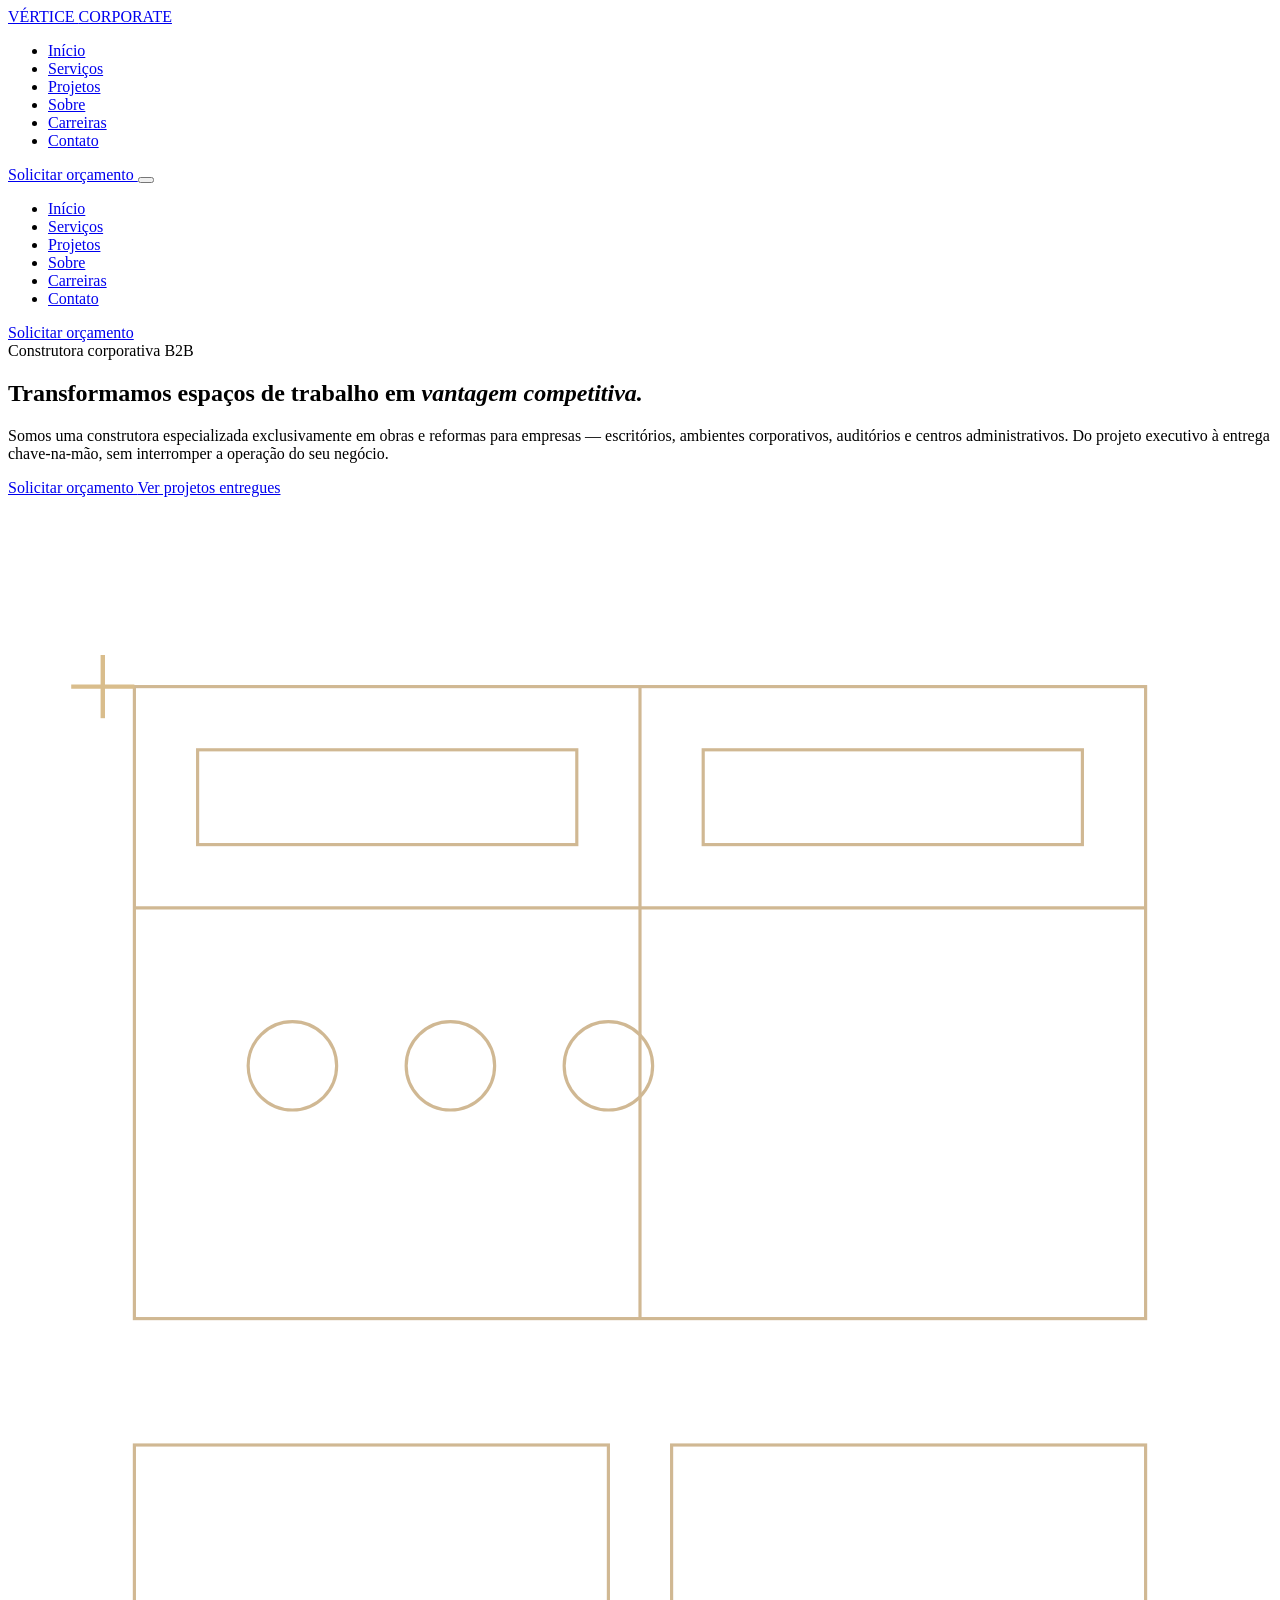
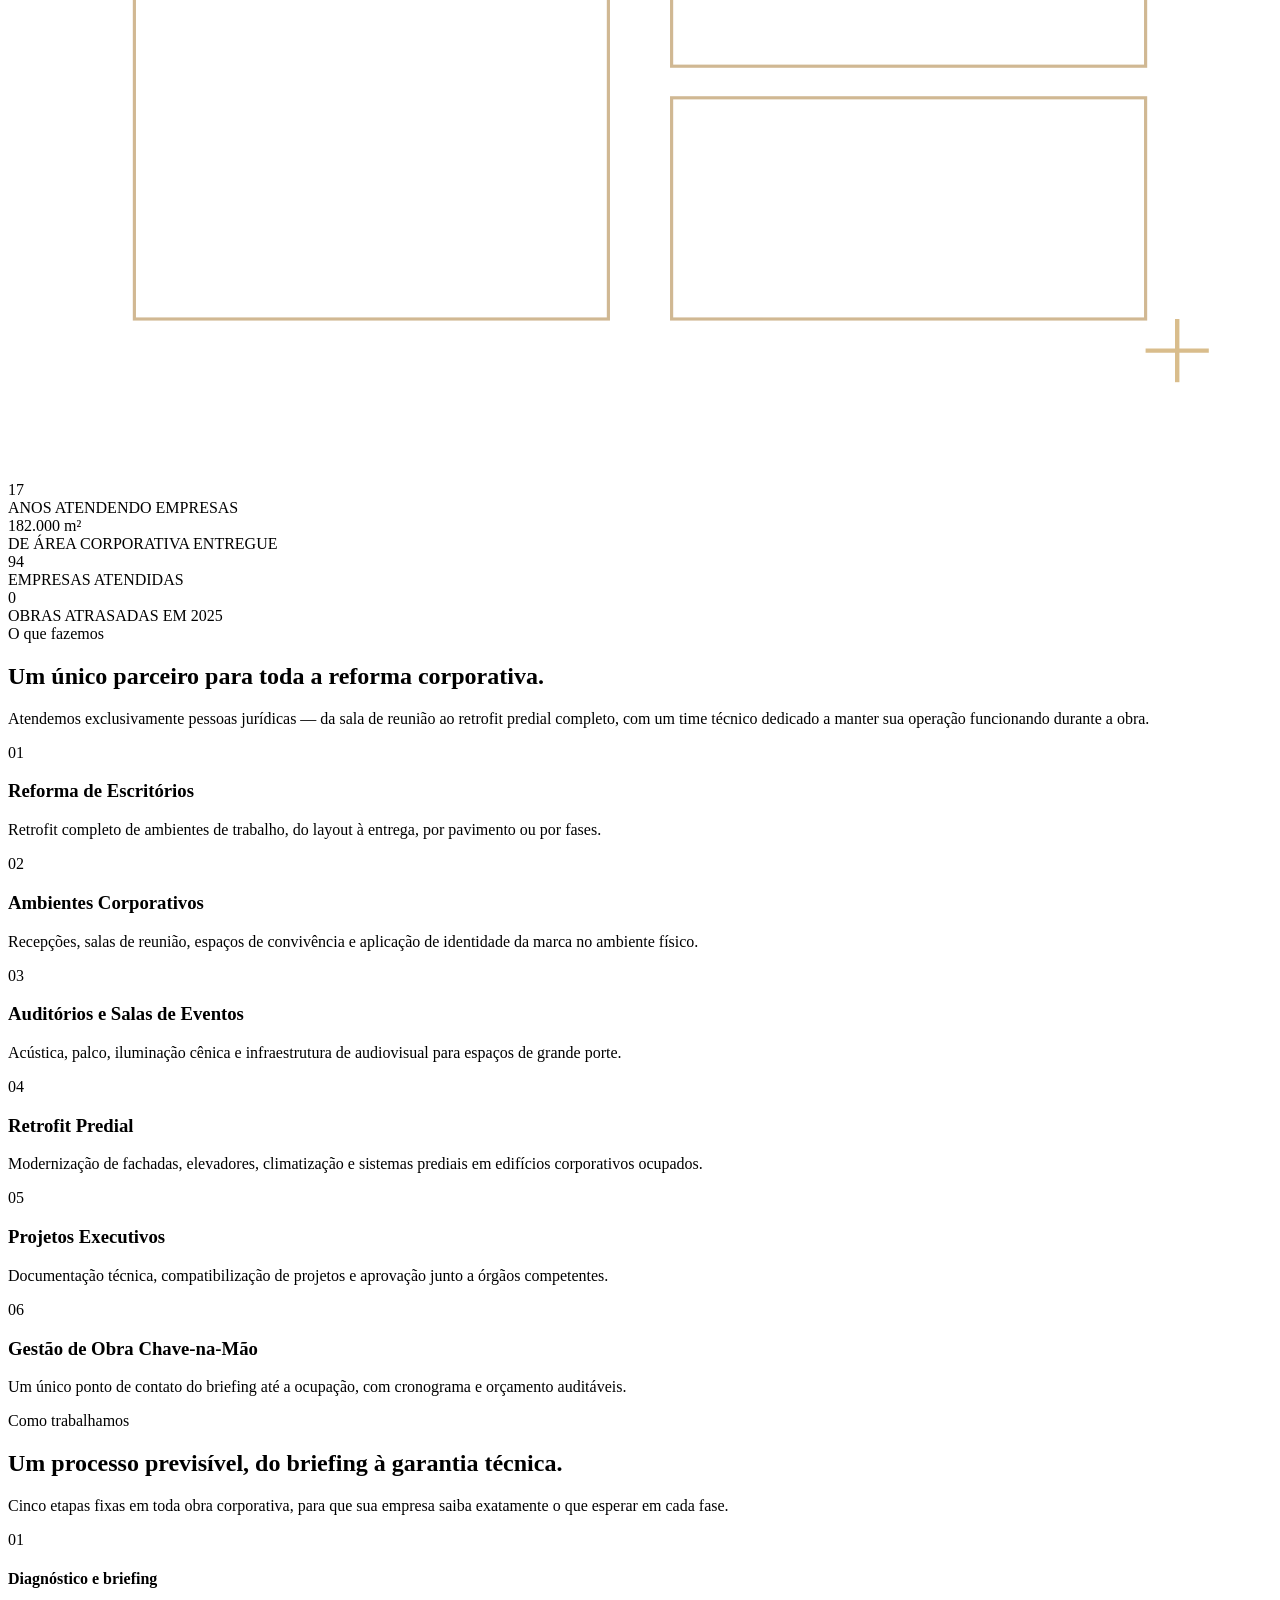
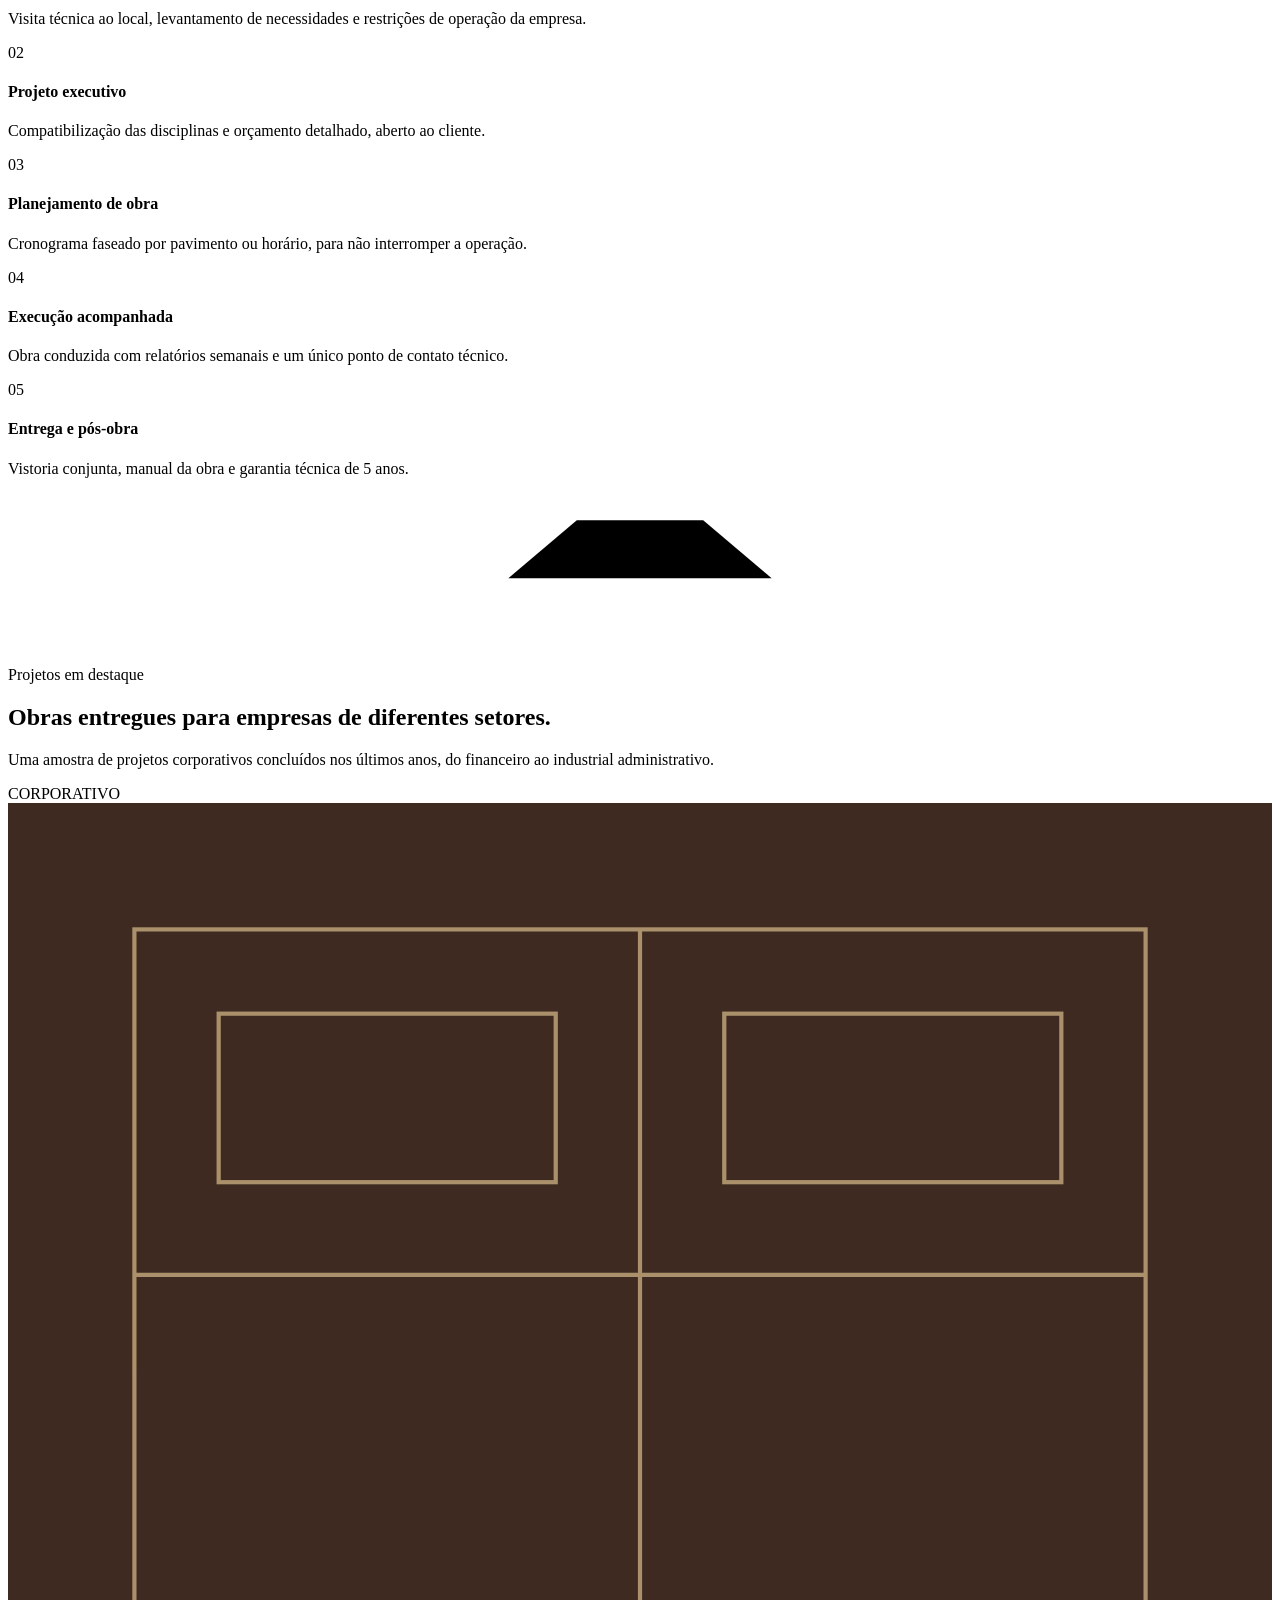
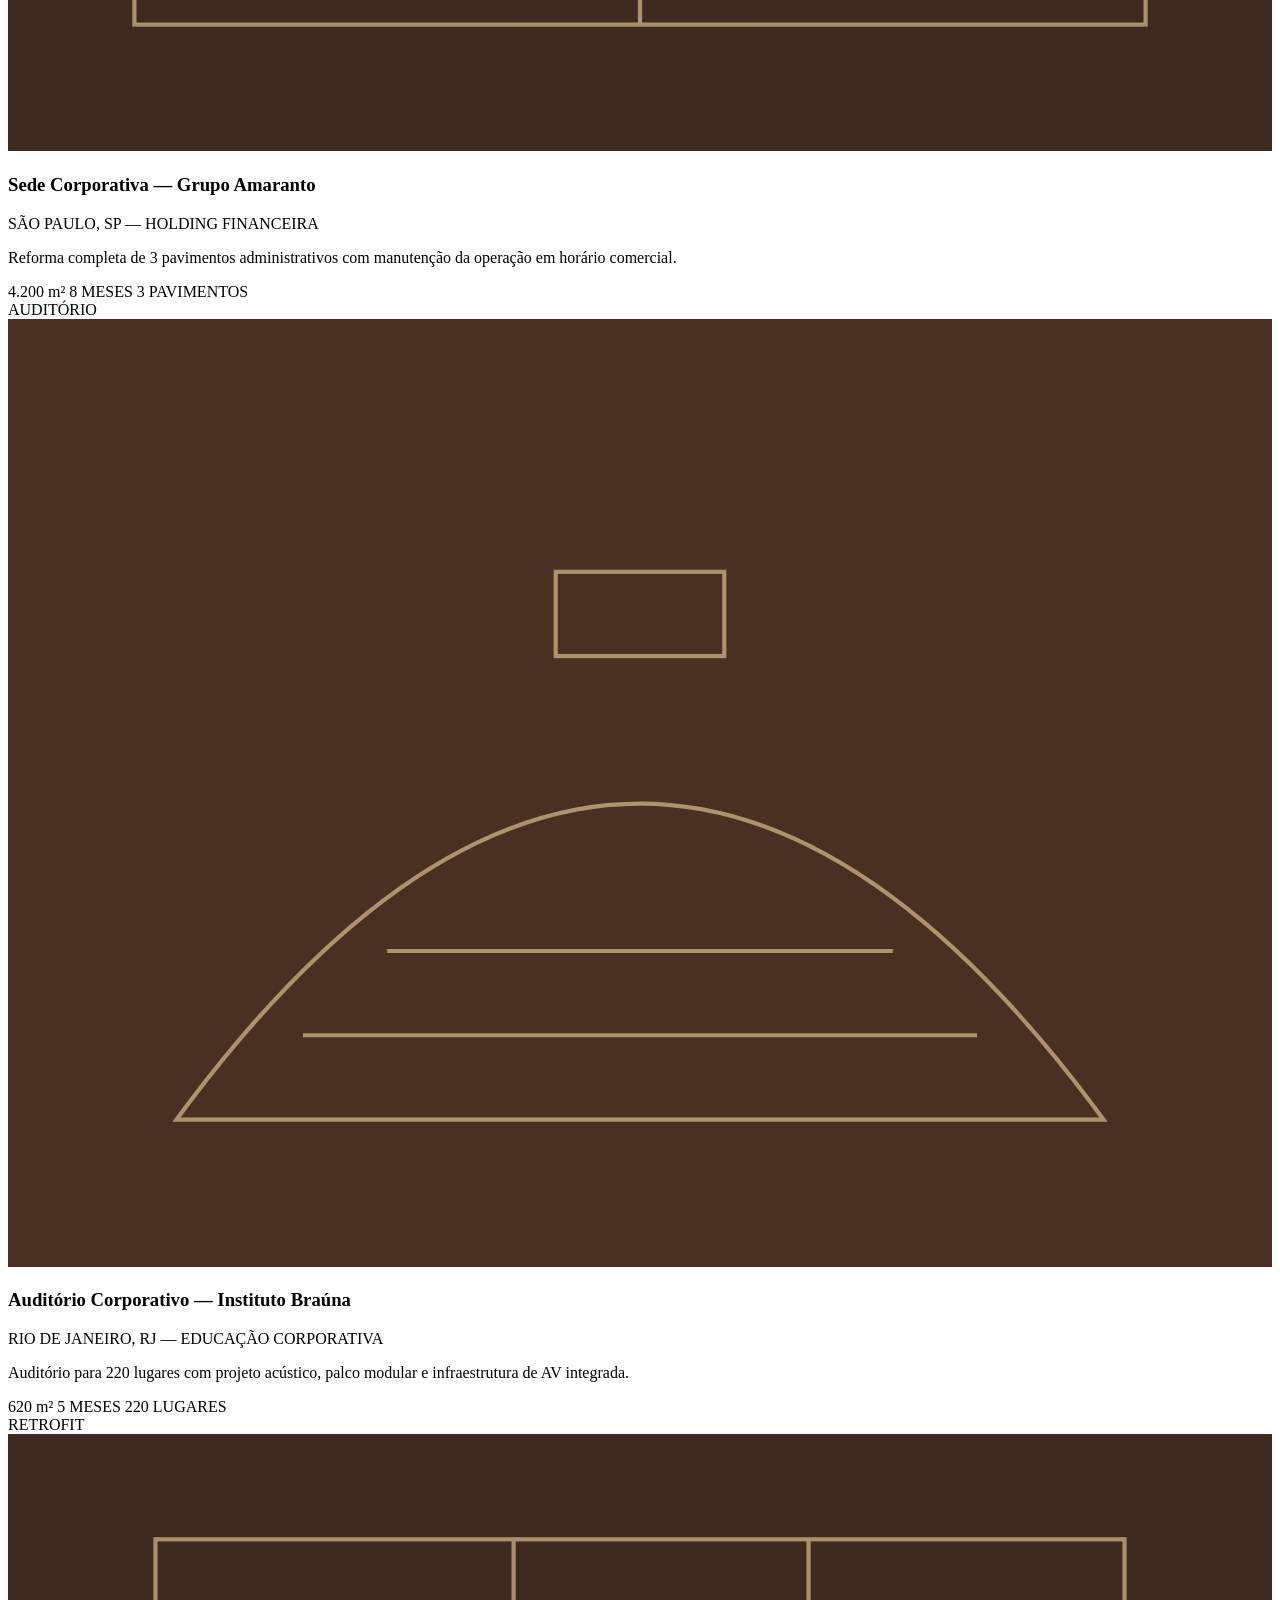
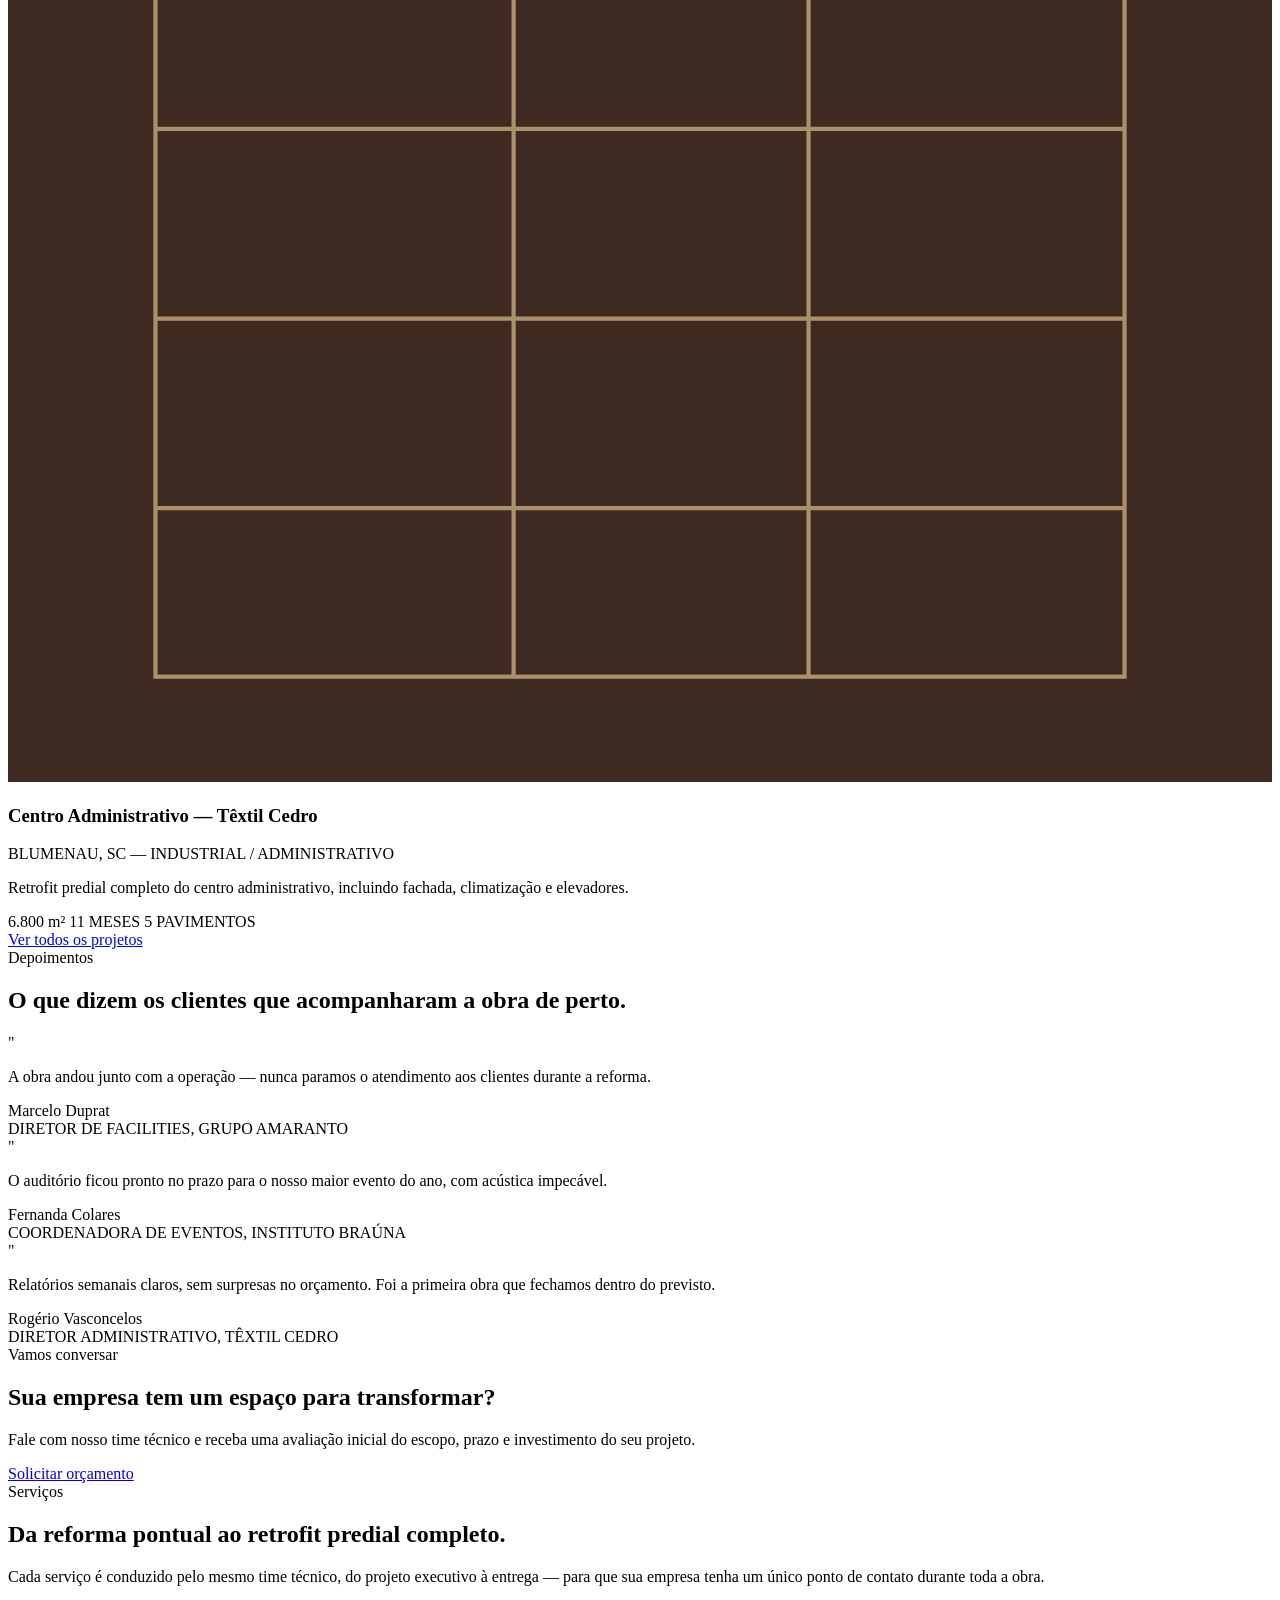
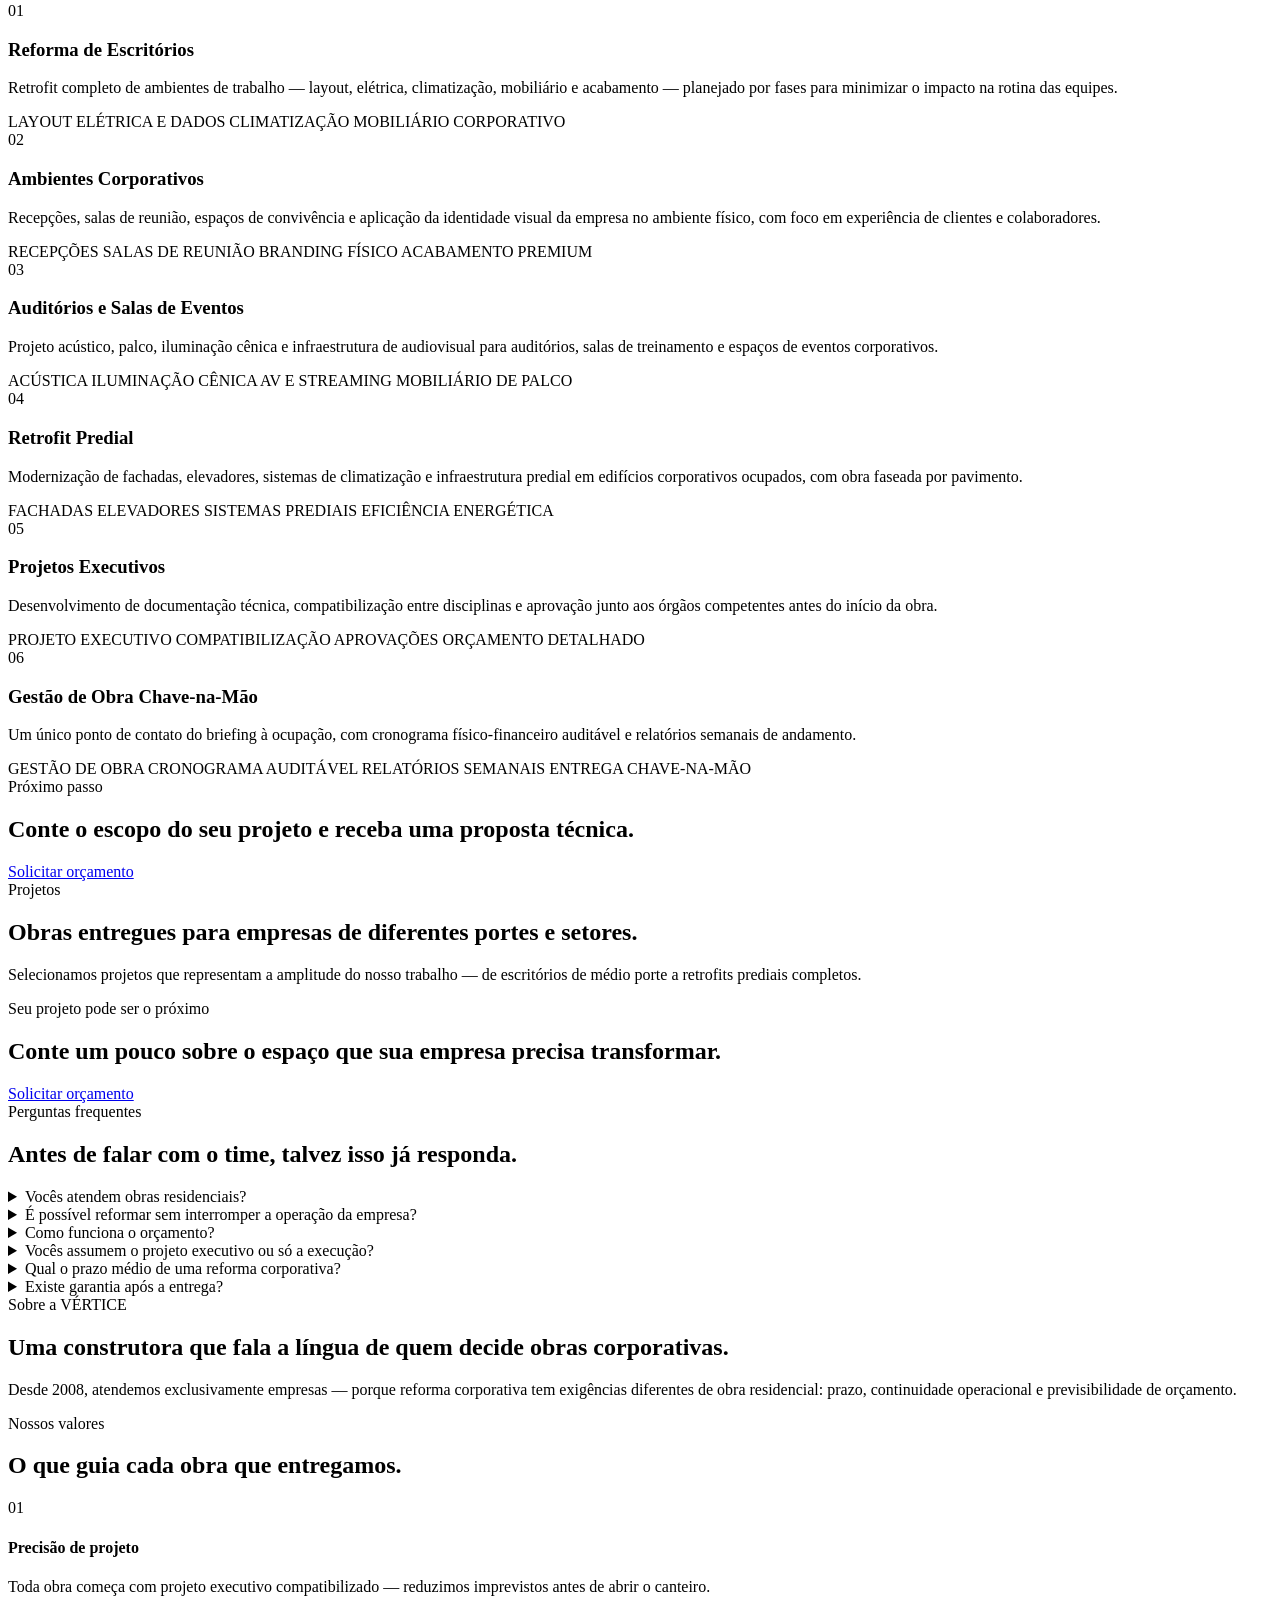
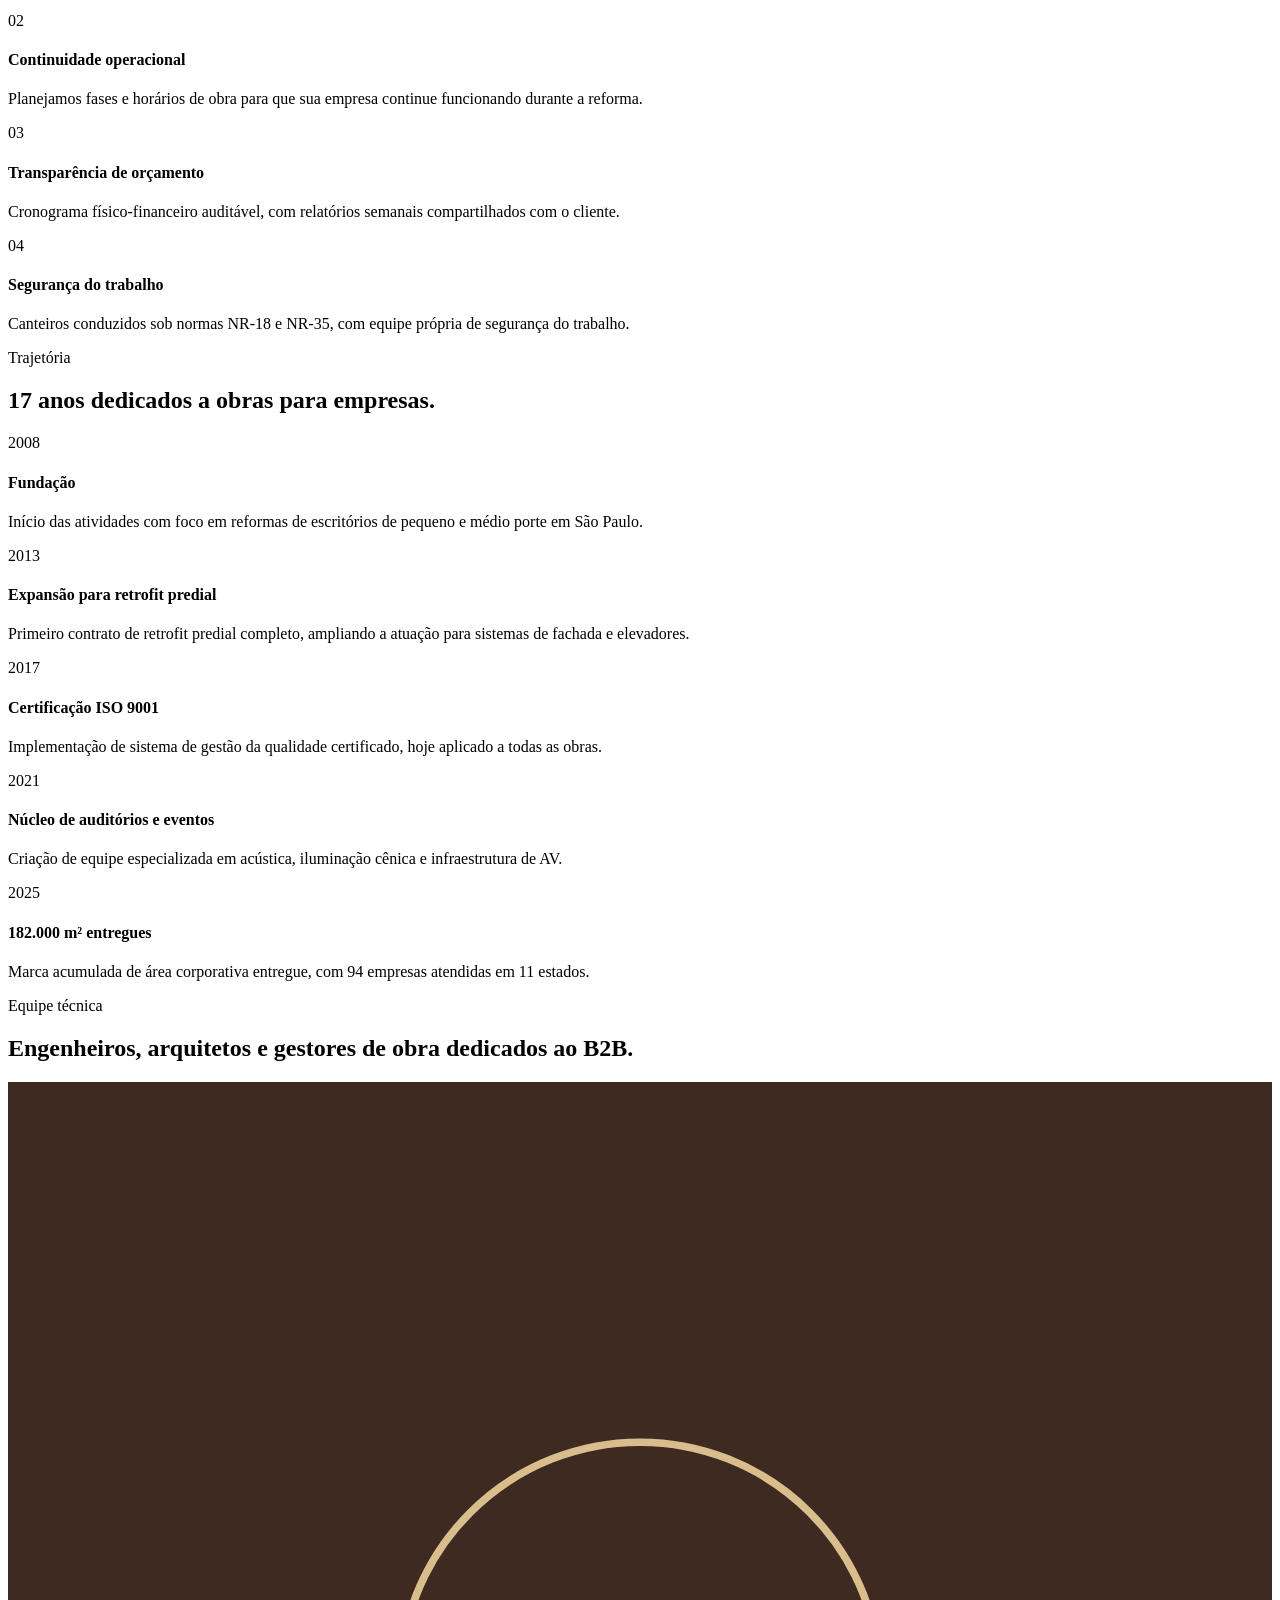
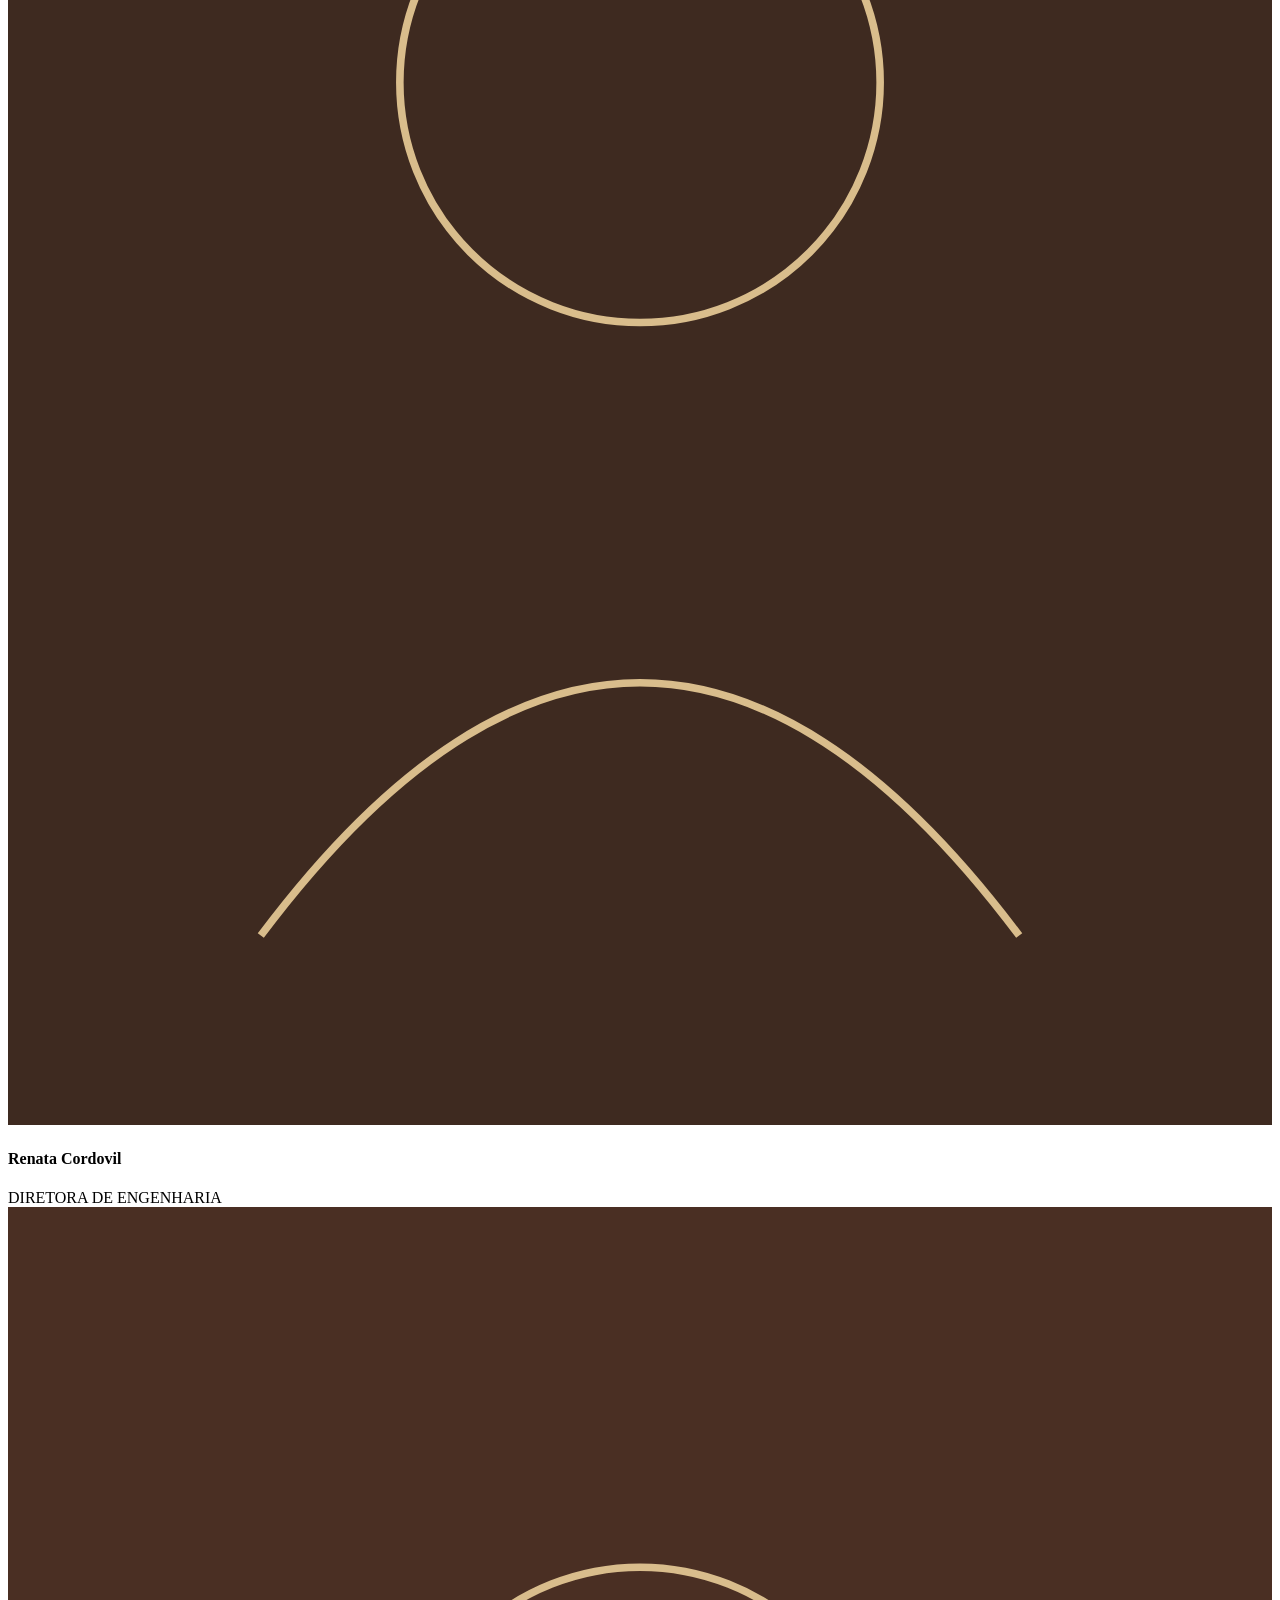
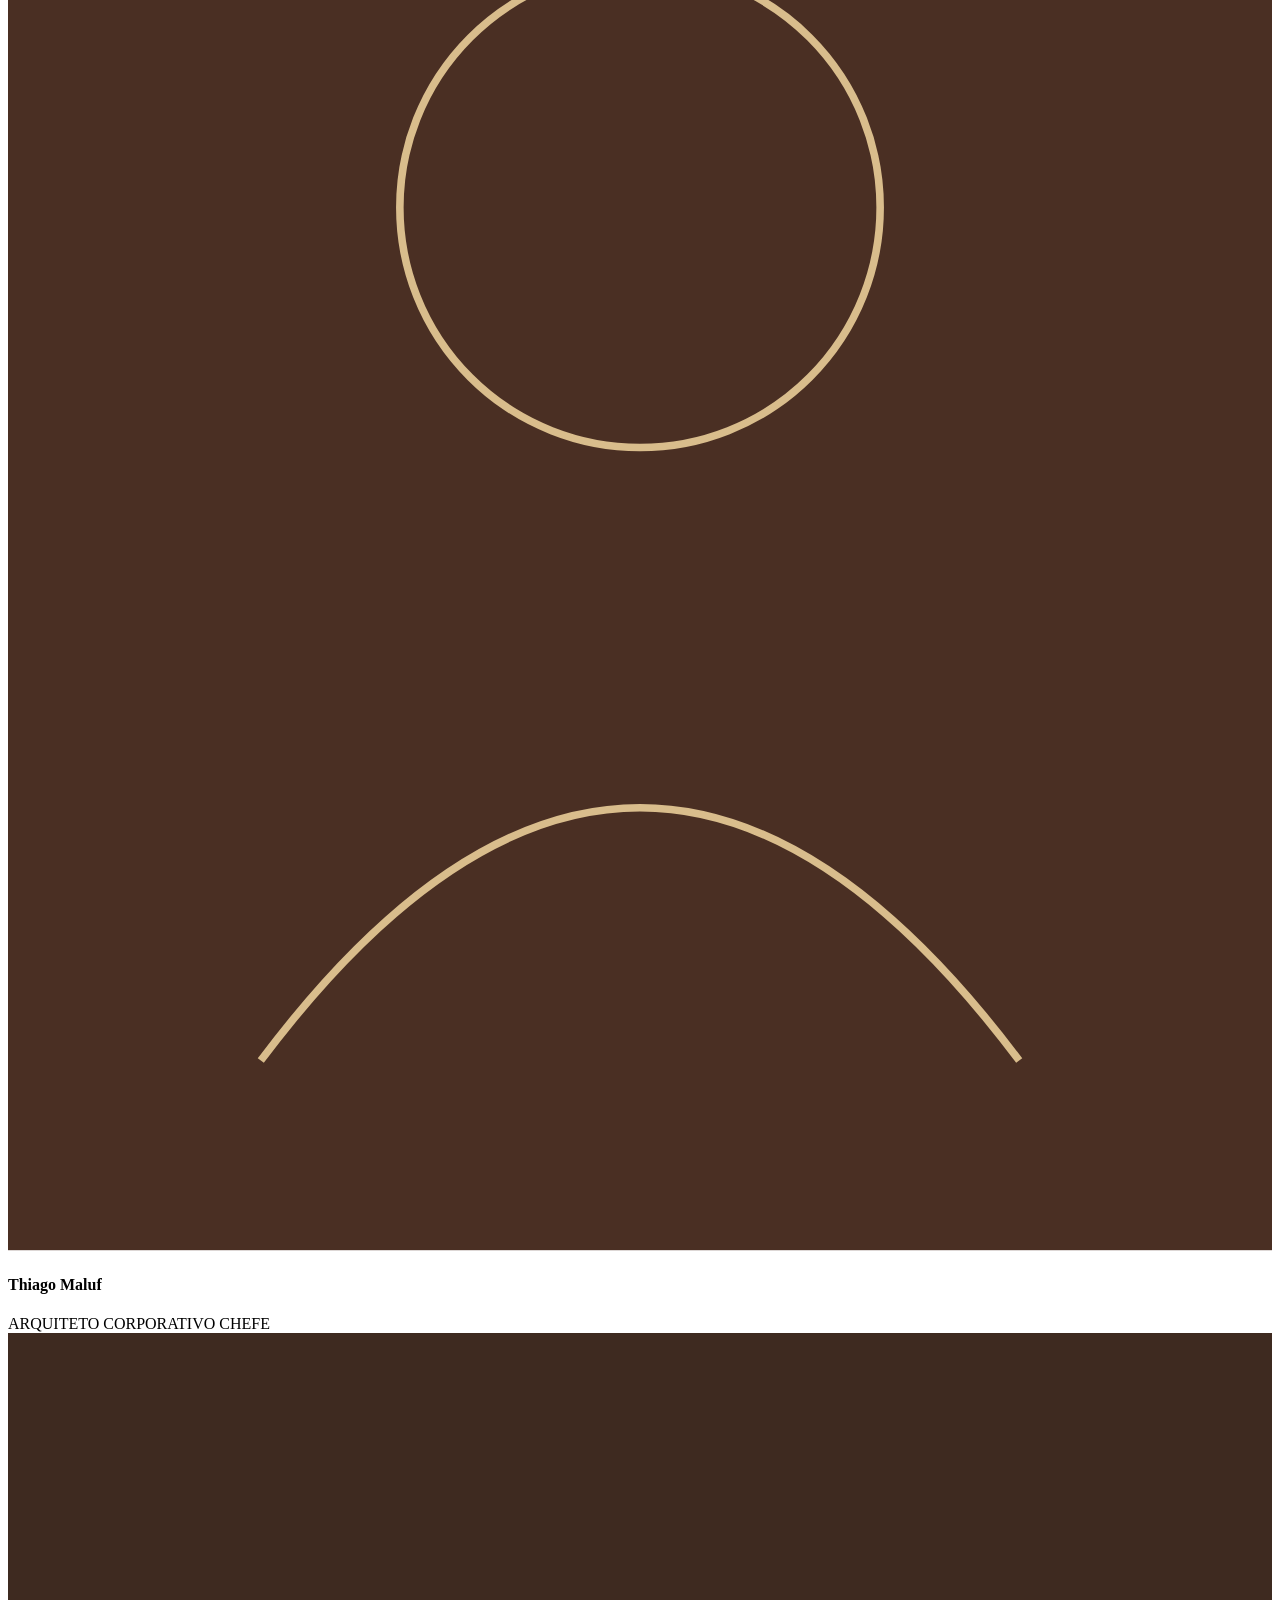
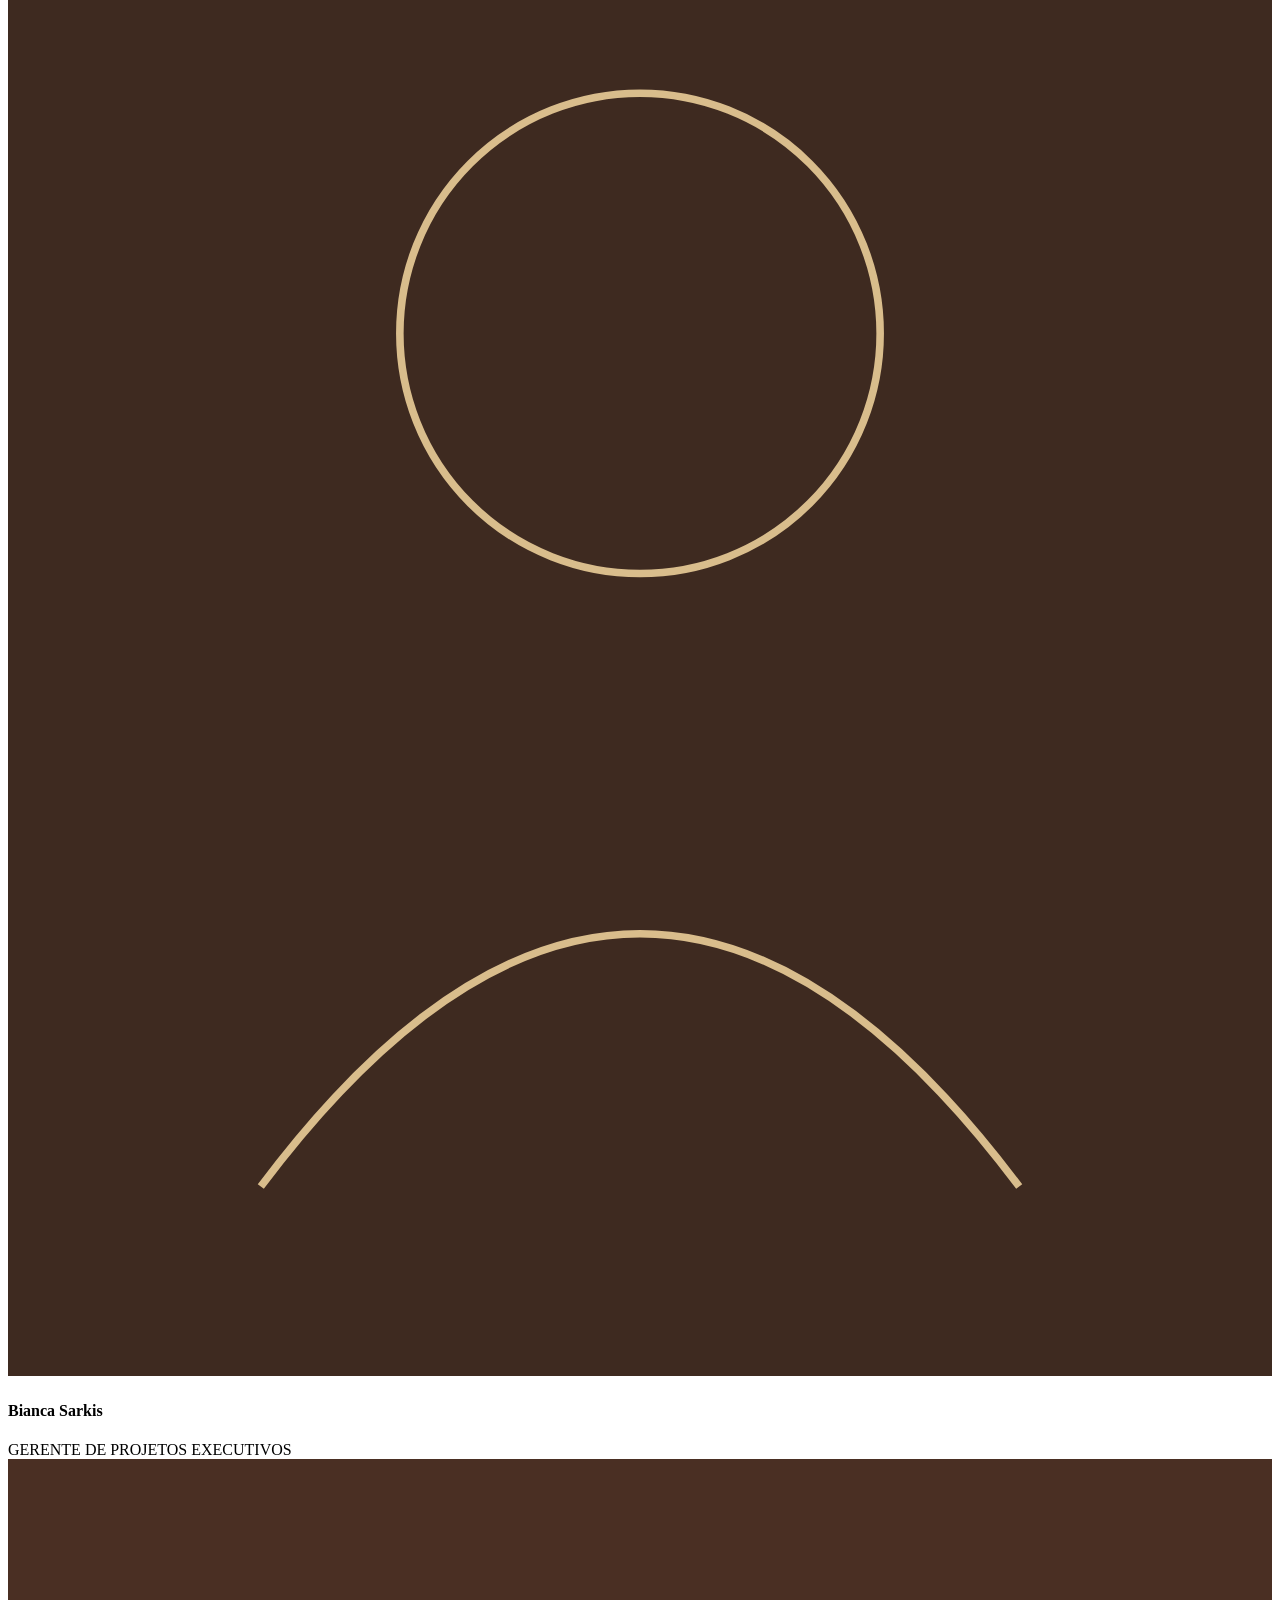
==== chat.html @ c5f3f228 "Create chat.html" ====
<!DOCTYPE html>
<html lang="pt-BR">
<head>
  <meta charset="UTF-8">
  <meta name="viewport" content="width=device-width, initial-scale=1.0">

  <title>VÉRTICE Corporate — Obras e Reformas para Empresas</title>

  <!-- Google Fonts -->
  <link rel="preconnect" href="https://fonts.googleapis.com">
  <link rel="preconnect" href="https://fonts.gstatic.com" crossorigin>

  <link
    href="https://fonts.googleapis.com/css2?family=Fraunces:opsz,wght@9..144,300;9..144,400;9..144,500;9..144,600&family=Inter:wght@400;500;600;700&family=JetBrains+Mono:wght@400;500&display=swap"
    rel="stylesheet"
  >

  <!-- CSS principal -->
  <link rel="stylesheet" href="css/style.css">
</head>

<body>

  <!-- =====================================================
       HEADER
  ====================================================== -->

  <header class="site-header">
    <div class="header-inner">

      <a href="#home" class="logo" data-nav="home">
        VÉRTICE <span>CORPORATE</span>
      </a>

      <nav class="main-nav">
        <ul>
          <li><a href="#home" data-nav="home">Início</a></li>
          <li><a href="#servicos" data-nav="servicos">Serviços</a></li>
          <li><a href="#projetos" data-nav="projetos">Projetos</a></li>
          <li><a href="#sobre" data-nav="sobre">Sobre</a></li>
          <li><a href="#carreiras" data-nav="carreiras">Carreiras</a></li>
          <li><a href="#contato" data-nav="contato">Contato</a></li>
        </ul>
      </nav>

      <a href="#contato" class="btn btn-solid" data-nav="contato">
        Solicitar orçamento
      </a>

      <button
        class="menu-toggle"
        aria-label="Abrir menu"
        aria-expanded="false"
      >
        <span></span>
        <span></span>
        <span></span>
      </button>

    </div>

    <div class="mobile-nav">
      <ul>
        <li><a href="#home" data-nav="home">Início</a></li>
        <li><a href="#servicos" data-nav="servicos">Serviços</a></li>
        <li><a href="#projetos" data-nav="projetos">Projetos</a></li>
        <li><a href="#sobre" data-nav="sobre">Sobre</a></li>
        <li><a href="#carreiras" data-nav="carreiras">Carreiras</a></li>
        <li><a href="#contato" data-nav="contato">Contato</a></li>
      </ul>

      <a href="#contato" class="btn btn-solid" data-nav="contato">
        Solicitar orçamento
      </a>
    </div>
  </header>


  <!-- =====================================================
       CONTEÚDO PRINCIPAL
  ====================================================== -->

  <main>

    <!-- ===================== HOME ===================== -->

    <section id="page-home" class="page active">

      <div class="hero">
        <div class="wrap">

          <div class="hero-grid">

            <div>
              <span class="eyebrow">
                Construtora corporativa B2B
              </span>

              <h1>
                Transformamos espaços de trabalho em
                <em>vantagem competitiva.</em>
              </h1>

              <p class="lead">
                Somos uma construtora especializada exclusivamente em obras
                e reformas para empresas — escritórios, ambientes corporativos,
                auditórios e centros administrativos. Do projeto executivo à
                entrega chave-na-mão, sem interromper a operação do seu negócio.
              </p>

              <div class="hero-cta">
                <a href="#contato" class="btn btn-solid" data-nav="contato">
                  Solicitar orçamento
                </a>

                <a href="#projetos" class="btn" data-nav="projetos">
                  Ver projetos entregues
                </a>
              </div>
            </div>

            <div class="hero-art">
              <div class="frame"></div>

              <svg viewBox="0 0 400 500" xmlns="http://www.w3.org/2000/svg">
                <rect width="400" height="500" fill="none"/>

                <g stroke="#B8935A" stroke-width="1" opacity="0.65" fill="none">
                  <rect x="40" y="60" width="320" height="200"/>
                  <line x1="40" y1="130" x2="360" y2="130"/>
                  <line x1="200" y1="60" x2="200" y2="260"/>
                  <rect x="60" y="80" width="120" height="30"/>
                  <rect x="220" y="80" width="120" height="30"/>
                  <circle cx="90" cy="180" r="14"/>
                  <circle cx="140" cy="180" r="14"/>
                  <circle cx="190" cy="180" r="14"/>
                  <rect x="40" y="300" width="150" height="150"/>
                  <rect x="210" y="300" width="150" height="70"/>
                  <rect x="210" y="380" width="150" height="70"/>
                </g>

                <g stroke="#D9BD8C" stroke-width="1.4">
                  <line x1="30" y1="50" x2="30" y2="70"/>
                  <line x1="20" y1="60" x2="40" y2="60"/>
                  <line x1="370" y1="450" x2="370" y2="470"/>
                  <line x1="360" y1="460" x2="380" y2="460"/>
                </g>
              </svg>
            </div>

          </div>
        </div>

        <div class="stats-strip">
          <div class="wrap">

            <div class="stat">
              <div class="num mono">17</div>
              <div class="lbl">ANOS ATENDENDO EMPRESAS</div>
            </div>

            <div class="stat">
              <div class="num mono">182.000 m²</div>
              <div class="lbl">DE ÁREA CORPORATIVA ENTREGUE</div>
            </div>

            <div class="stat">
              <div class="num mono">94</div>
              <div class="lbl">EMPRESAS ATENDIDAS</div>
            </div>

            <div class="stat">
              <div class="num mono">0</div>
              <div class="lbl">OBRAS ATRASADAS EM 2025</div>
            </div>

          </div>
        </div>
      </div>


      <!-- ================= SERVIÇOS RESUMIDOS ================= -->

      <section class="section-paper">

        <div class="wrap">

          <div class="section-head reveal">
            <span class="eyebrow">O que fazemos</span>

            <h2>
              Um único parceiro para toda a reforma corporativa.
            </h2>

            <p>
              Atendemos exclusivamente pessoas jurídicas — da sala de reunião
              ao retrofit predial completo, com um time técnico dedicado a
              manter sua operação funcionando durante a obra.
            </p>
          </div>

          <div class="services-grid reveal">

            <div class="service-card">
              <div class="service-num mono">01</div>
              <h3>Reforma de Escritórios</h3>
              <p>
                Retrofit completo de ambientes de trabalho, do layout à
                entrega, por pavimento ou por fases.
              </p>
            </div>

            <div class="service-card">
              <div class="service-num mono">02</div>
              <h3>Ambientes Corporativos</h3>
              <p>
                Recepções, salas de reunião, espaços de convivência e
                aplicação de identidade da marca no ambiente físico.
              </p>
            </div>

            <div class="service-card">
              <div class="service-num mono">03</div>
              <h3>Auditórios e Salas de Eventos</h3>
              <p>
                Acústica, palco, iluminação cênica e infraestrutura de
                audiovisual para espaços de grande porte.
              </p>
            </div>

            <div class="service-card">
              <div class="service-num mono">04</div>
              <h3>Retrofit Predial</h3>
              <p>
                Modernização de fachadas, elevadores, climatização e sistemas
                prediais em edifícios corporativos ocupados.
              </p>
            </div>

            <div class="service-card">
              <div class="service-num mono">05</div>
              <h3>Projetos Executivos</h3>
              <p>
                Documentação técnica, compatibilização de projetos e aprovação
                junto a órgãos competentes.
              </p>
            </div>

            <div class="service-card">
              <div class="service-num mono">06</div>
              <h3>Gestão de Obra Chave-na-Mão</h3>
              <p>
                Um único ponto de contato do briefing até a ocupação,
                com cronograma e orçamento auditáveis.
              </p>
            </div>

          </div>

        </div>

      </section>


      <!-- ================= PROCESSO ================= -->

      <section class="section-paper2">

        <div class="wrap">

          <div class="section-head reveal">
            <span class="eyebrow">Como trabalhamos</span>

            <h2>
              Um processo previsível, do briefing à garantia técnica.
            </h2>

            <p>
              Cinco etapas fixas em toda obra corporativa, para que sua empresa
              saiba exatamente o que esperar em cada fase.
            </p>
          </div>

          <div class="process-row reveal">

            <div class="process-item">
              <div class="pnum">01</div>
              <h4>Diagnóstico e briefing</h4>
              <p>
                Visita técnica ao local, levantamento de necessidades e
                restrições de operação da empresa.
              </p>
            </div>

            <div class="process-item">
              <div class="pnum">02</div>
              <h4>Projeto executivo</h4>
              <p>
                Compatibilização das disciplinas e orçamento detalhado,
                aberto ao cliente.
              </p>
            </div>

            <div class="process-item">
              <div class="pnum">03</div>
              <h4>Planejamento de obra</h4>
              <p>
                Cronograma faseado por pavimento ou horário, para não
                interromper a operação.
              </p>
            </div>

            <div class="process-item">
              <div class="pnum">04</div>
              <h4>Execução acompanhada</h4>
              <p>
                Obra conduzida com relatórios semanais e um único ponto
                de contato técnico.
              </p>
            </div>

            <div class="process-item">
              <div class="pnum">05</div>
              <h4>Entrega e pós-obra</h4>
              <p>
                Vistoria conjunta, manual da obra e garantia técnica de 5 anos.
              </p>
            </div>

          </div>

        </div>

      </section>


      <!-- ================= DIVISOR ================= -->

      <div class="divider section-paper">
        <svg viewBox="0 0 240 32">
          <line x1="0" y1="16" x2="95" y2="16"/>
          <path d="M95,16 L108,5 H132 L145,16"/>
          <line x1="145" y1="16" x2="240" y2="16"/>
        </svg>
      </div>


      <!-- ================= PROJETOS HOME ================= -->

      <section class="section-paper2">

        <div class="wrap">

          <div class="section-head reveal">
            <span class="eyebrow">Projetos em destaque</span>

            <h2>
              Obras entregues para empresas de diferentes setores.
            </h2>

            <p>
              Uma amostra de projetos corporativos concluídos nos últimos anos,
              do financeiro ao industrial administrativo.
            </p>
          </div>

          <div class="projects-grid reveal">

            <!-- Projeto 1 -->
            <div class="project-card">

              <div class="crop-card">
                <div class="project-thumb">

                  <span class="project-tag mono">
                    CORPORATIVO
                  </span>

                  <svg viewBox="0 0 300 225" xmlns="http://www.w3.org/2000/svg">

                    <rect width="300" height="225" fill="#3E2A20"/>

                    <g
                      stroke="#D9BD8C"
                      stroke-width="1"
                      fill="none"
                      opacity="0.7"
                    >
                      <rect x="30" y="30" width="240" height="165"/>
                      <line x1="150" y1="30" x2="150" y2="195"/>
                      <line x1="30" y1="112" x2="270" y2="112"/>
                      <rect x="50" y="50" width="80" height="40"/>
                      <rect x="170" y="50" width="80" height="40"/>
                    </g>

                  </svg>

                </div>
              </div>

              <div class="project-meta">

                <h3>
                  Sede Corporativa — Grupo Amaranto
                </h3>

                <div class="loc mono">
                  SÃO PAULO, SP — HOLDING FINANCEIRA
                </div>

                <p>
                  Reforma completa de 3 pavimentos administrativos com
                  manutenção da operação em horário comercial.
                </p>

                <div class="project-specs">
                  <span>4.200 m²</span>
                  <span>8 MESES</span>
                  <span>3 PAVIMENTOS</span>
                </div>

              </div>

            </div>


            <!-- Projeto 2 -->
            <div class="project-card">

              <div class="crop-card">
                <div class="project-thumb">

                  <span class="project-tag mono">
                    AUDITÓRIO
                  </span>

                  <svg viewBox="0 0 300 225" xmlns="http://www.w3.org/2000/svg">

                    <rect width="300" height="225" fill="#4A2F23"/>

                    <g
                      stroke="#D9BD8C"
                      stroke-width="1"
                      fill="none"
                      opacity="0.7"
                    >
                      <path d="M40,190 Q150,40 260,190 Z"/>
                      <line x1="90" y1="150" x2="210" y2="150"/>
                      <line x1="70" y1="170" x2="230" y2="170"/>
                      <rect x="130" y="60" width="40" height="20"/>
                    </g>

                  </svg>

                </div>
              </div>

              <div class="project-meta">

                <h3>
                  Auditório Corporativo — Instituto Braúna
                </h3>

                <div class="loc mono">
                  RIO DE JANEIRO, RJ — EDUCAÇÃO CORPORATIVA
                </div>

                <p>
                  Auditório para 220 lugares com projeto acústico,
                  palco modular e infraestrutura de AV integrada.
                </p>

                <div class="project-specs">
                  <span>620 m²</span>
                  <span>5 MESES</span>
                  <span>220 LUGARES</span>
                </div>

              </div>

            </div>


            <!-- Projeto 3 -->
            <div class="project-card">

              <div class="crop-card">
                <div class="project-thumb">

                  <span class="project-tag mono">
                    RETROFIT
                  </span>

                  <svg viewBox="0 0 300 225" xmlns="http://www.w3.org/2000/svg">

                    <rect width="300" height="225" fill="#3E2A20"/>

                    <g
                      stroke="#D9BD8C"
                      stroke-width="1"
                      fill="none"
                      opacity="0.7"
                    >
                      <rect x="35" y="25" width="230" height="175"/>
                      <line x1="35" y1="70" x2="265" y2="70"/>
                      <line x1="35" y1="115" x2="265" y2="115"/>
                      <line x1="35" y1="160" x2="265" y2="160"/>
                      <line x1="120" y1="25" x2="120" y2="200"/>
                      <line x1="190" y1="25" x2="190" y2="200"/>
                    </g>

                  </svg>

                </div>
              </div>

              <div class="project-meta">

                <h3>
                  Centro Administrativo — Têxtil Cedro
                </h3>

                <div class="loc mono">
                  BLUMENAU, SC — INDUSTRIAL / ADMINISTRATIVO
                </div>

                <p>
                  Retrofit predial completo do centro administrativo,
                  incluindo fachada, climatização e elevadores.
                </p>

                <div class="project-specs">
                  <span>6.800 m²</span>
                  <span>11 MESES</span>
                  <span>5 PAVIMENTOS</span>
                </div>

              </div>

            </div>

          </div>

          <div class="project-action">
            <a href="#projetos" class="btn" data-nav="projetos">
              Ver todos os projetos
            </a>
          </div>

        </div>

      </section>


      <!-- ================= DEPOIMENTOS ================= -->

      <section class="section-dark">

        <div class="wrap">

          <div class="section-head reveal">
            <span class="eyebrow">Depoimentos</span>

            <h2>
              O que dizem os clientes que acompanharam a obra de perto.
            </h2>
          </div>

          <div class="testi-grid reveal">

            <div class="testi-card">
              <span class="testi-quote-mark">"</span>

              <p class="quote">
                A obra andou junto com a operação — nunca paramos o atendimento
                aos clientes durante a reforma.
              </p>

              <div class="testi-author">
                <div class="name">Marcelo Duprat</div>
                <div class="role mono">
                  DIRETOR DE FACILITIES, GRUPO AMARANTO
                </div>
              </div>
            </div>

            <div class="testi-card">
              <span class="testi-quote-mark">"</span>

              <p class="quote">
                O auditório ficou pronto no prazo para o nosso maior evento
                do ano, com acústica impecável.
              </p>

              <div class="testi-author">
                <div class="name">Fernanda Colares</div>
                <div class="role mono">
                  COORDENADORA DE EVENTOS, INSTITUTO BRAÚNA
                </div>
              </div>
            </div>

            <div class="testi-card">
              <span class="testi-quote-mark">"</span>

              <p class="quote">
                Relatórios semanais claros, sem surpresas no orçamento.
                Foi a primeira obra que fechamos dentro do previsto.
              </p>

              <div class="testi-author">
                <div class="name">Rogério Vasconcelos</div>
                <div class="role mono">
                  DIRETOR ADMINISTRATIVO, TÊXTIL CEDRO
                </div>
              </div>
            </div>

          </div>

        </div>

      </section>


      <!-- ================= CTA ================= -->

      <section class="cta-band">

        <div class="wrap reveal">

          <span class="eyebrow eyebrow-center">
            Vamos conversar
          </span>

          <h2>
            Sua empresa tem um espaço para transformar?
          </h2>

          <p>
            Fale com nosso time técnico e receba uma avaliação inicial
            do escopo, prazo e investimento do seu projeto.
          </p>

          <div class="hero-cta">
            <a href="#contato" class="btn btn-solid" data-nav="contato">
              Solicitar orçamento
            </a>
          </div>

        </div>

      </section>

    </section>


    <!-- =====================================================
         SERVIÇOS
    ====================================================== -->

    <section id="page-servicos" class="page">

      <div class="about-hero">

        <div class="wrap reveal">

          <span class="eyebrow">Serviços</span>

          <h1>
            Da reforma pontual ao retrofit predial completo.
          </h1>

          <p class="lead hero-page-lead">
            Cada serviço é conduzido pelo mesmo time técnico, do projeto
            executivo à entrega — para que sua empresa tenha um único
            ponto de contato durante toda a obra.
          </p>

        </div>

      </div>


      <section class="section-paper">

        <div class="wrap">

          <div class="service-detail reveal">
            <div class="num">01</div>

            <div>
              <h3>Reforma de Escritórios</h3>

              <p>
                Retrofit completo de ambientes de trabalho — layout, elétrica,
                climatização, mobiliário e acabamento — planejado por fases
                para minimizar o impacto na rotina das equipes.
              </p>

              <div class="tags">
                <span>LAYOUT</span>
                <span>ELÉTRICA E DADOS</span>
                <span>CLIMATIZAÇÃO</span>
                <span>MOBILIÁRIO CORPORATIVO</span>
              </div>
            </div>
          </div>


          <div class="service-detail reveal">
            <div class="num">02</div>

            <div>
              <h3>Ambientes Corporativos</h3>

              <p>
                Recepções, salas de reunião, espaços de convivência e aplicação
                da identidade visual da empresa no ambiente físico, com foco
                em experiência de clientes e colaboradores.
              </p>

              <div class="tags">
                <span>RECEPÇÕES</span>
                <span>SALAS DE REUNIÃO</span>
                <span>BRANDING FÍSICO</span>
                <span>ACABAMENTO PREMIUM</span>
              </div>
            </div>
          </div>


          <div class="service-detail reveal">
            <div class="num">03</div>

            <div>
              <h3>Auditórios e Salas de Eventos</h3>

              <p>
                Projeto acústico, palco, iluminação cênica e infraestrutura
                de audiovisual para auditórios, salas de treinamento
                e espaços de eventos corporativos.
              </p>

              <div class="tags">
                <span>ACÚSTICA</span>
                <span>ILUMINAÇÃO CÊNICA</span>
                <span>AV E STREAMING</span>
                <span>MOBILIÁRIO DE PALCO</span>
              </div>
            </div>
          </div>


          <div class="service-detail reveal">
            <div class="num">04</div>

            <div>
              <h3>Retrofit Predial</h3>

              <p>
                Modernização de fachadas, elevadores, sistemas de climatização
                e infraestrutura predial em edifícios corporativos ocupados,
                com obra faseada por pavimento.
              </p>

              <div class="tags">
                <span>FACHADAS</span>
                <span>ELEVADORES</span>
                <span>SISTEMAS PREDIAIS</span>
                <span>EFICIÊNCIA ENERGÉTICA</span>
              </div>
            </div>
          </div>


          <div class="service-detail reveal">
            <div class="num">05</div>

            <div>
              <h3>Projetos Executivos</h3>

              <p>
                Desenvolvimento de documentação técnica, compatibilização
                entre disciplinas e aprovação junto aos órgãos competentes
                antes do início da obra.
              </p>

              <div class="tags">
                <span>PROJETO EXECUTIVO</span>
                <span>COMPATIBILIZAÇÃO</span>
                <span>APROVAÇÕES</span>
                <span>ORÇAMENTO DETALHADO</span>
              </div>
            </div>
          </div>


          <div class="service-detail reveal">
            <div class="num">06</div>

            <div>
              <h3>Gestão de Obra Chave-na-Mão</h3>

              <p>
                Um único ponto de contato do briefing à ocupação, com
                cronograma físico-financeiro auditável e relatórios
                semanais de andamento.
              </p>

              <div class="tags">
                <span>GESTÃO DE OBRA</span>
                <span>CRONOGRAMA AUDITÁVEL</span>
                <span>RELATÓRIOS SEMANAIS</span>
                <span>ENTREGA CHAVE-NA-MÃO</span>
              </div>
            </div>
          </div>

        </div>

      </section>


      <section class="cta-band">

        <div class="wrap reveal">

          <span class="eyebrow eyebrow-center">
            Próximo passo
          </span>

          <h2>
            Conte o escopo do seu projeto e receba uma proposta técnica.
          </h2>

          <div class="hero-cta">
            <a href="#contato" class="btn btn-solid" data-nav="contato">
              Solicitar orçamento
            </a>
          </div>

        </div>

      </section>

    </section>


    <!-- =====================================================
         PROJETOS
    ====================================================== -->

    <section id="page-projetos" class="page">

      <div class="about-hero">

        <div class="wrap reveal">

          <span class="eyebrow">Projetos</span>

          <h1>
            Obras entregues para empresas de diferentes portes e setores.
          </h1>

          <p class="lead hero-page-lead">
            Selecionamos projetos que representam a amplitude do nosso trabalho
            — de escritórios de médio porte a retrofits prediais completos.
          </p>

        </div>

      </div>


      <section class="section-paper">

        <div class="wrap">

          <div class="projects-grid two-col reveal">

            <!-- Os seis projetos da sua versão original entram aqui.
                 Você pode manter exatamente o HTML dos cards que
                 já possui. -->

          </div>

        </div>

      </section>


      <section class="cta-band">

        <div class="wrap reveal">

          <span class="eyebrow eyebrow-center">
            Seu projeto pode ser o próximo
          </span>

          <h2>
            Conte um pouco sobre o espaço que sua empresa precisa transformar.
          </h2>

          <div class="hero-cta">
            <a href="#contato" class="btn btn-solid" data-nav="contato">
              Solicitar orçamento
            </a>
          </div>

        </div>

      </section>


      <section class="section-paper2">

        <div class="wrap">

          <div class="section-head reveal">

            <span class="eyebrow">
              Perguntas frequentes
            </span>

            <h2>
              Antes de falar com o time, talvez isso já responda.
            </h2>

          </div>


          <div class="faq-list reveal">

            <details class="faq-item">
              <summary>
                Vocês atendem obras residenciais?
              </summary>

              <div class="faq-a">
                Não. Atendemos exclusivamente pessoa jurídica,
                em projetos corporativos, comerciais e institucionais.
              </div>
            </details>


            <details class="faq-item">
              <summary>
                É possível reformar sem interromper a operação da empresa?
              </summary>

              <div class="faq-a">
                Sim. Planejamos cronogramas por fase, por pavimento
                ou em horário fora do expediente quando necessário.
              </div>
            </details>


            <details class="faq-item">
              <summary>
                Como funciona o orçamento?
              </summary>

              <div class="faq-a">
                Orçamento detalhado por etapa, com cronograma
                físico-financeiro auditável e sem custos ocultos.
              </div>
            </details>


            <details class="faq-item">
              <summary>
                Vocês assumem o projeto executivo ou só a execução?
              </summary>

              <div class="faq-a">
                Podemos assumir desde o projeto executivo até a entrega
                chave-na-mão, ou apenas a execução de um projeto já pronto.
              </div>
            </details>


            <details class="faq-item">
              <summary>
                Qual o prazo médio de uma reforma corporativa?
              </summary>

              <div class="faq-a">
                Varia com o escopo: de 3 meses para ambientes pontuais
                a mais de 12 meses para retrofits prediais completos.
              </div>
            </details>


            <details class="faq-item">
              <summary>
                Existe garantia após a entrega?
              </summary>

              <div class="faq-a">
                Sim, garantia técnica de 5 anos para estrutura e sistemas
                prediais, e 1 ano para acabamentos.
              </div>
            </details>

          </div>

        </div>

      </section>

    </section>


    <!-- =====================================================
         SOBRE
    ====================================================== -->

    <section id="page-sobre" class="page">

      <div class="about-hero">

        <div class="wrap reveal">

          <span class="eyebrow">
            Sobre a VÉRTICE
          </span>

          <h1>
            Uma construtora que fala a língua de quem decide
            obras corporativas.
          </h1>

          <p class="lead hero-page-lead">
            Desde 2008, atendemos exclusivamente empresas — porque reforma
            corporativa tem exigências diferentes de obra residencial:
            prazo, continuidade operacional e previsibilidade de orçamento.
          </p>

        </div>

      </div>


      <section class="section-paper">

        <div class="wrap split">

          <div class="section-head reveal">

            <span class="eyebrow">
              Nossos valores
            </span>

            <h2>
              O que guia cada obra que entregamos.
            </h2>

          </div>


          <div class="values-list reveal">

            <div class="value-item">
              <div class="value-num mono">01</div>

              <div>
                <h4>Precisão de projeto</h4>

                <p>
                  Toda obra começa com projeto executivo compatibilizado —
                  reduzimos imprevistos antes de abrir o canteiro.
                </p>
              </div>
            </div>


            <div class="value-item">
              <div class="value-num mono">02</div>

              <div>
                <h4>Continuidade operacional</h4>

                <p>
                  Planejamos fases e horários de obra para que sua empresa
                  continue funcionando durante a reforma.
                </p>
              </div>
            </div>


            <div class="value-item">
              <div class="value-num mono">03</div>

              <div>
                <h4>Transparência de orçamento</h4>

                <p>
                  Cronograma físico-financeiro auditável, com relatórios
                  semanais compartilhados com o cliente.
                </p>
              </div>
            </div>


            <div class="value-item">
              <div class="value-num mono">04</div>

              <div>
                <h4>Segurança do trabalho</h4>

                <p>
                  Canteiros conduzidos sob normas NR-18 e NR-35,
                  com equipe própria de segurança do trabalho.
                </p>
              </div>
            </div>

          </div>

        </div>

      </section>


      <section class="section-walnut">

        <div class="wrap">

          <div class="section-head reveal">

            <span class="eyebrow">
              Trajetória
            </span>

            <h2>
              17 anos dedicados a obras para empresas.
            </h2>

          </div>


          <div class="timeline reveal">

            <div class="timeline-item">
              <div class="timeline-year">2008</div>

              <div>
                <h4>Fundação</h4>

                <p>
                  Início das atividades com foco em reformas de escritórios
                  de pequeno e médio porte em São Paulo.
                </p>
              </div>
            </div>


            <div class="timeline-item">
              <div class="timeline-year">2013</div>

              <div>
                <h4>Expansão para retrofit predial</h4>

                <p>
                  Primeiro contrato de retrofit predial completo, ampliando
                  a atuação para sistemas de fachada e elevadores.
                </p>
              </div>
            </div>


            <div class="timeline-item">
              <div class="timeline-year">2017</div>

              <div>
                <h4>Certificação ISO 9001</h4>

                <p>
                  Implementação de sistema de gestão da qualidade certificado,
                  hoje aplicado a todas as obras.
                </p>
              </div>
            </div>


            <div class="timeline-item">
              <div class="timeline-year">2021</div>

              <div>
                <h4>Núcleo de auditórios e eventos</h4>

                <p>
                  Criação de equipe especializada em acústica,
                  iluminação cênica e infraestrutura de AV.
                </p>
              </div>
            </div>


            <div class="timeline-item">
              <div class="timeline-year">2025</div>

              <div>
                <h4>182.000 m² entregues</h4>

                <p>
                  Marca acumulada de área corporativa entregue,
                  com 94 empresas atendidas em 11 estados.
                </p>
              </div>
            </div>

          </div>

        </div>

      </section>


      <section class="section-paper2">

        <div class="wrap">

          <div class="section-head reveal">

            <span class="eyebrow">
              Equipe técnica
            </span>

            <h2>
              Engenheiros, arquitetos e gestores de obra dedicados ao B2B.
            </h2>

          </div>


          <div class="team-grid reveal">

            <div class="team-card">
              <div class="team-photo">
                <svg viewBox="0 0 200 260">
                  <rect width="200" height="260" fill="#3E2A20"/>
                  <circle cx="100" cy="95" r="38"
                    fill="none"
                    stroke="#D9BD8C"
                    stroke-width="1.2"/>
                  <path d="M40,230 Q100,150 160,230"
                    fill="none"
                    stroke="#D9BD8C"
                    stroke-width="1.2"/>
                </svg>
              </div>

              <h4>Renata Cordovil</h4>
              <div class="role">
                DIRETORA DE ENGENHARIA
              </div>
            </div>


            <div class="team-card">
              <div class="team-photo">
                <svg viewBox="0 0 200 260">
                  <rect width="200" height="260" fill="#4A2F23"/>
                  <circle cx="100" cy="95" r="38"
                    fill="none"
                    stroke="#D9BD8C"
                    stroke-width="1.2"/>
                  <path d="M40,230 Q100,150 160,230"
                    fill="none"
                    stroke="#D9BD8C"
                    stroke-width="1.2"/>
                </svg>
              </div>

              <h4>Thiago Maluf</h4>

              <div class="role">
                ARQUITETO CORPORATIVO CHEFE
              </div>
            </div>


            <div class="team-card">
              <div class="team-photo">
                <svg viewBox="0 0 200 260">
                  <rect width="200" height="260" fill="#3E2A20"/>
                  <circle cx="100" cy="95" r="38"
                    fill="none"
                    stroke="#D9BD8C"
                    stroke-width="1.2"/>
                  <path d="M40,230 Q100,150 160,230"
                    fill="none"
                    stroke="#D9BD8C"
                    stroke-width="1.2"/>
                </svg>
              </div>

              <h4>Bianca Sarkis</h4>

              <div class="role">
                GERENTE DE PROJETOS EXECUTIVOS
              </div>
            </div>


            <div class="team-card">
              <div class="team-photo">
                <svg viewBox="0 0 200 260">
                  <rect width="200" height="260" fill="#4A2F23"/>
                  <circle cx="100" cy="95" r="38"
                    fill="none"
                    stroke="#D9BD8C"
                    stroke-width="1.2"/>
                  <path d="M40,230 Q100,150 160,230"
                    fill="none"
                    stroke="#D9BD8C"
                    stroke-width="1.2"/>
                </svg>
              </div>

              <h4>Eduardo Nakashima</h4>

              <div class="role">
                GESTOR DE OBRAS SÊNIOR
              </div>
            </div>

          </div>


          <div class="certifications">

            <span class="eyebrow">
              Certificações
            </span>

            <div class="cert-strip">

              <div class="cert">
                <svg viewBox="0 0 24 24"
                  fill="none"
                  stroke="#B8935A"
                  stroke-width="1.3">
                  <circle cx="12" cy="12" r="9"/>
                  <path d="M8 12l2.5 2.5L16 9"/>
                </svg>

                ISO 9001 — Gestão da Qualidade
              </div>


              <div class="cert">
                <svg viewBox="0 0 24 24"
                  fill="none"
                  stroke="#B8935A"
                  stroke-width="1.3">
                  <circle cx="12" cy="12" r="9"/>
                  <path d="M8 12l2.5 2.5L16 9"/>
                </svg>

                PBQP-H Nível A
              </div>


              <div class="cert">
                <svg viewBox="0 0 24 24"
                  fill="none"
                  stroke="#B8935A"
                  stroke-width="1.3">
                  <circle cx="12" cy="12" r="9"/>
                  <path d="M8 12l2.5 2.5L16 9"/>
                </svg>

                NR-18 e NR-35 aplicadas
              </div>

            </div>

          </div>

        </div>

      </section>

    </section>


    <!-- =====================================================
         CONTATO
    ====================================================== -->

    <section id="page-contato" class="page">

      <div class="contact-hero">

        <div class="wrap reveal">

          <span class="eyebrow">
            Contato
          </span>

          <h1>
            Vamos falar sobre a obra da sua empresa.
          </h1>

          <p class="lead hero-page-lead">
            Preencha o formulário com o escopo do projeto e nosso time
            técnico retorna com uma avaliação inicial em até 2 dias úteis.
          </p>

        </div>

      </div>


      <section class="section-paper">

        <div class="wrap contact-grid">

          <div class="reveal">

            <span class="eyebrow">
              Informações
            </span>

            <div class="contact-info-list">

              <div class="contact-info-item">
                <h4>Escritório</h4>

                <p>
                  Av. Engenheiro Luís Carlos Berrini, 1.681 — cj. 142<br>
                  Brooklin, São Paulo — SP
                </p>
              </div>


              <div class="contact-info-item">
                <h4>Telefone comercial</h4>

                <p>
                  (11) 4002-8899
                </p>
              </div>


              <div class="contact-info-item">
                <h4>E-mail</h4>

                <p>
                  orcamento@verticecorporate.com.br
                </p>
              </div>


              <div class="contact-info-item">
                <h4>Atendimento</h4>

                <p>
                  Segunda a sexta, 8h às 18h<br>
                  Atendimento exclusivo para pessoa jurídica
                </p>
              </div>

            </div>

          </div>


          <div class="reveal">

            <form
              id="contact-form"
              action="https://formspree.io/f/xvkoonvq"
              method="POST"
            >

              <input
                type="hidden"
                name="_subject"
                value="Nova solicitação de orçamento — site VÉRTICE"
              >


              <div class="field-row">

                <div class="field">
                  <label for="nome">Nome</label>
                  <input
                    id="nome"
                    name="nome"
                    type="text"
                    required
                  >
                </div>


                <div class="field">
                  <label for="empresa">Empresa</label>
                  <input
                    id="empresa"
                    name="empresa"
                    type="text"
                    required
                  >
                </div>

              </div>


              <div class="field-row">

                <div class="field">
                  <label for="email">
                    E-mail corporativo
                  </label>

                  <input
                    id="email"
                    name="email"
                    type="email"
                    required
                  >
                </div>


                <div class="field">
                  <label for="telefone">
                    Telefone
                  </label>

                  <input
                    id="telefone"
                    name="telefone"
                    type="tel"
                    required
                  >
                </div>

              </div>


              <div class="field">

                <label for="tipo">
                  Tipo de projeto
                </label>

                <select
                  id="tipo"
                  name="tipo_de_projeto"
                >
                  <option>Reforma de escritório</option>
                  <option>Ambientes corporativos</option>
                  <option>Auditório / sala de eventos</option>
                  <option>Retrofit predial</option>
                  <option>Outro</option>
                </select>

              </div>


              <div class="field">

                <label for="mensagem">
                  Conte um pouco sobre o projeto
                </label>

                <textarea
                  id="mensagem"
                  name="mensagem"
                  rows="5"
                  required
                ></textarea>

              </div>


              <button
                type="submit"
                class="btn btn-solid"
                id="submit-btn"
              >
                Enviar solicitação
              </button>


              <div class="form-note">
                Respondemos apenas solicitações de pessoas jurídicas.
              </div>


              <div
                class="success-msg"
                id="success-msg"
              >
                Solicitação recebida. Nosso time técnico entrará
                em contato em até 2 dias úteis.
              </div>


              <div
                class="success-msg error"
                id="error-msg"
              >
                Não foi possível enviar agora. Tente novamente ou escreva
                para orcamento@verticecorporate.com.br.
              </div>

            </form>

          </div>

        </div>

      </section>

    </section>


    <!-- =====================================================
         CARREIRAS
    ====================================================== -->

    <section id="page-carreiras" class="page">

      <div class="about-hero">

        <div class="wrap reveal">

          <span class="eyebrow">
            Trabalhe conosco
          </span>

          <h1>
            Construa, literalmente, o ambiente de trabalho
            de outras empresas.
          </h1>

          <p class="lead hero-page-lead">
            Somos um time técnico que passa mais tempo em canteiro do que
            em escritório. Se você gosta de obra com prazo, cliente exigente
            e resultado visível, este é o lugar.
          </p>

        </div>

      </div>


      <section class="section-paper">

        <div class="wrap">

          <div class="section-head reveal">

            <span class="eyebrow">
              Nossa cultura
            </span>

            <h2>
              Como é trabalhar na VÉRTICE.
            </h2>

          </div>


          <div class="culture-grid reveal">

            <div class="culture-card">
              <div class="cnum mono">01</div>

              <h4>
                Obra técnica, gente no centro
              </h4>

              <p>
                Canteiros organizados, seguros e com respeito ao horário
                e à saúde de cada profissional.
              </p>
            </div>


            <div class="culture-card">
              <div class="cnum mono">02</div>

              <h4>
                Aprendizado constante
              </h4>

              <p>
                Trilhas internas de capacitação técnica e apoio financeiro
                para certificações profissionais.
              </p>
            </div>


            <div class="culture-card">
              <div class="cnum mono">03</div>

              <h4>
                Crescimento real
              </h4>

              <p>
                Boa parte da liderança técnica atual começou como estagiária
                ou trainee na empresa.
              </p>
            </div>


            <div class="culture-card">
              <div class="cnum mono">04</div>

              <h4>
                Diversidade nos canteiros
              </h4>

              <p>
                Programas de inclusão de mulheres na construção e contratação
                de mão de obra local em cada obra.
              </p>
            </div>

          </div>

        </div>

      </section>


      <section class="section-walnut">

        <div class="wrap">

          <div class="section-head reveal">

            <span class="eyebrow">
              Benefícios
            </span>

            <h2>
              O que oferecemos além do salário.
            </h2>

          </div>


          <div class="benefits-strip reveal">

            <span class="benefit-chip">
              Vale-refeição e alimentação
            </span>

            <span class="benefit-chip">
              Plano de saúde e odontológico
            </span>

            <span class="benefit-chip">
              Seguro de vida
            </span>

            <span class="benefit-chip">
              Auxílio-creche
            </span>

            <span class="benefit-chip">
              Bônus por cumprimento de prazo
            </span>

            <span class="benefit-chip">
              Trilhas de certificação técnica
            </span>

            <span class="benefit-chip">
              Horário flexível no escritório
            </span>

          </div>

        </div>

      </section>


      <section class="section-paper2">

        <div class="wrap">

          <div class="section-head reveal">

            <span class="eyebrow">
              Vagas abertas
            </span>

            <h2>
              Posições em aberto no momento.
            </h2>

            <p>
              Não encontrou uma vaga compatível? Envie seu currículo
              mesmo assim para nosso banco de talentos.
            </p>

          </div>


          <div class="jobs-list reveal">

            <div class="job-card">

              <div>
                <h4>
                  Engenheiro(a) Civil Pleno
                </h4>

                <div class="job-badges">
                  <span>SÃO PAULO, SP</span>
                  <span>EFETIVO</span>
                  <span>PLENO/SÊNIOR</span>
                </div>

                <p class="jdesc">
                  Atuação em obras de retrofit predial e reforma corporativa,
                  participando de todas as etapas da obra.
                </p>
              </div>

              <a href="#contato" class="btn" data-nav="contato">
                Candidatar-se
              </a>

            </div>


            <div class="job-card">

              <div>
                <h4>
                  Arquiteto(a) Corporativo(a)
                </h4>

                <div class="job-badges">
                  <span>SÃO PAULO, SP</span>
                  <span>EFETIVO</span>
                  <span>PLENO</span>
                </div>

                <p class="jdesc">
                  Desenvolvimento de projetos executivos para escritórios,
                  recepções e ambientes corporativos.
                </p>
              </div>

              <a href="#contato" class="btn" data-nav="contato">
                Candidatar-se
              </a>

            </div>


            <div class="job-card">

              <div>
                <h4>
                  Técnico(a) de Segurança do Trabalho
                </h4>

                <div class="job-badges">
                  <span>BLUMENAU, SC</span>
                  <span>EFETIVO</span>
                  <span>PLENO</span>
                </div>

                <p class="jdesc">
                  Acompanhamento de canteiros conforme normas NR-18 e NR-35
                  em obras corporativas ocupadas.
                </p>
              </div>

              <a href="#contato" class="btn" data-nav="contato">
                Candidatar-se
              </a>

            </div>


            <div class="job-card">

              <div>
                <h4>
                  Gestor(a) de Obras
                </h4>

                <div class="job-badges">
                  <span>RIO DE JANEIRO, RJ</span>
                  <span>EFETIVO</span>
                  <span>SÊNIOR</span>
                </div>

                <p class="jdesc">
                  Gestão de cronograma físico-financeiro e relacionamento
                  técnico com o cliente corporativo.
                </p>
              </div>

              <a href="#contato" class="btn" data-nav="contato">
                Candidatar-se
              </a>

            </div>


            <div class="job-card">

              <div>
                <h4>
                  Estagiário(a) de Engenharia Civil
                </h4>

                <div class="job-badges">
                  <span>SÃO PAULO, SP</span>
                  <span>ESTÁGIO</span>
                  <span>INICIANTE</span>
                </div>

                <p class="jdesc">
                  Apoio técnico em projetos executivos e acompanhamento
                  de obra junto ao time de engenharia.
                </p>
              </div>

              <a href="#contato" class="btn" data-nav="contato">
                Candidatar-se
              </a>

            </div>

          </div>

        </div>

      </section>


      <section class="cta-band">

        <div class="wrap reveal">

          <span class="eyebrow eyebrow-center">
            Banco de talentos
          </span>

          <h2>
            Envie seu currículo para
            carreiras@verticecorporate.com.br
          </h2>

          <p>
            Nosso time de RH analisa todos os currículos recebidos,
            mesmo sem vaga aberta no momento.
          </p>

        </div>

      </section>

    </section>

  </main>


  <!-- =====================================================
       FOOTER
  ====================================================== -->

  <footer>

    <div class="wrap">

      <div class="footer-grid">

        <div>

          <div class="logo footer-logo">
            VÉRTICE <span>CORPORATE</span>
          </div>

          <p class="footer-description">
            Construtora especializada em obras e reformas para empresas.
            Atendimento exclusivo B2B desde 2008.
          </p>

        </div>


        <div>

          <h4>Navegação</h4>

          <ul>
            <li>
              <a href="#home" data-nav="home">Início</a>
            </li>

            <li>
              <a href="#servicos" data-nav="servicos">Serviços</a>
            </li>

            <li>
              <a href="#projetos" data-nav="projetos">Projetos</a>
            </li>

            <li>
              <a href="#sobre" data-nav="sobre">Sobre</a>
            </li>

            <li>
              <a href="#carreiras" data-nav="carreiras">Carreiras</a>
            </li>
          </ul>

        </div>


        <div>

          <h4>Serviços</h4>

          <ul>
            <li>Reforma de escritórios</li>
            <li>Ambientes corporativos</li>
            <li>Auditórios e eventos</li>
            <li>Retrofit predial</li>
          </ul>

        </div>


        <div>

          <h4>Contato</h4>

          <ul>
            <li>
              orcamento@verticecorporate.com.br
            </li>

            <li>
              (11) 4002-8899
            </li>

            <li>
              São Paulo — SP
            </li>
          </ul>

        </div>

      </div>


      <div class="footer-bottom">

        <span>
          © 2026 VÉRTICE Corporate — projeto fictício de portfólio.
        </span>

        <span>
          CNPJ fictício 00.000.000/0001-00
        </span>

      </div>

    </div>

  </footer>


  <!-- JavaScript -->
  <script src="js/script.js"></script>

</body>
</html>
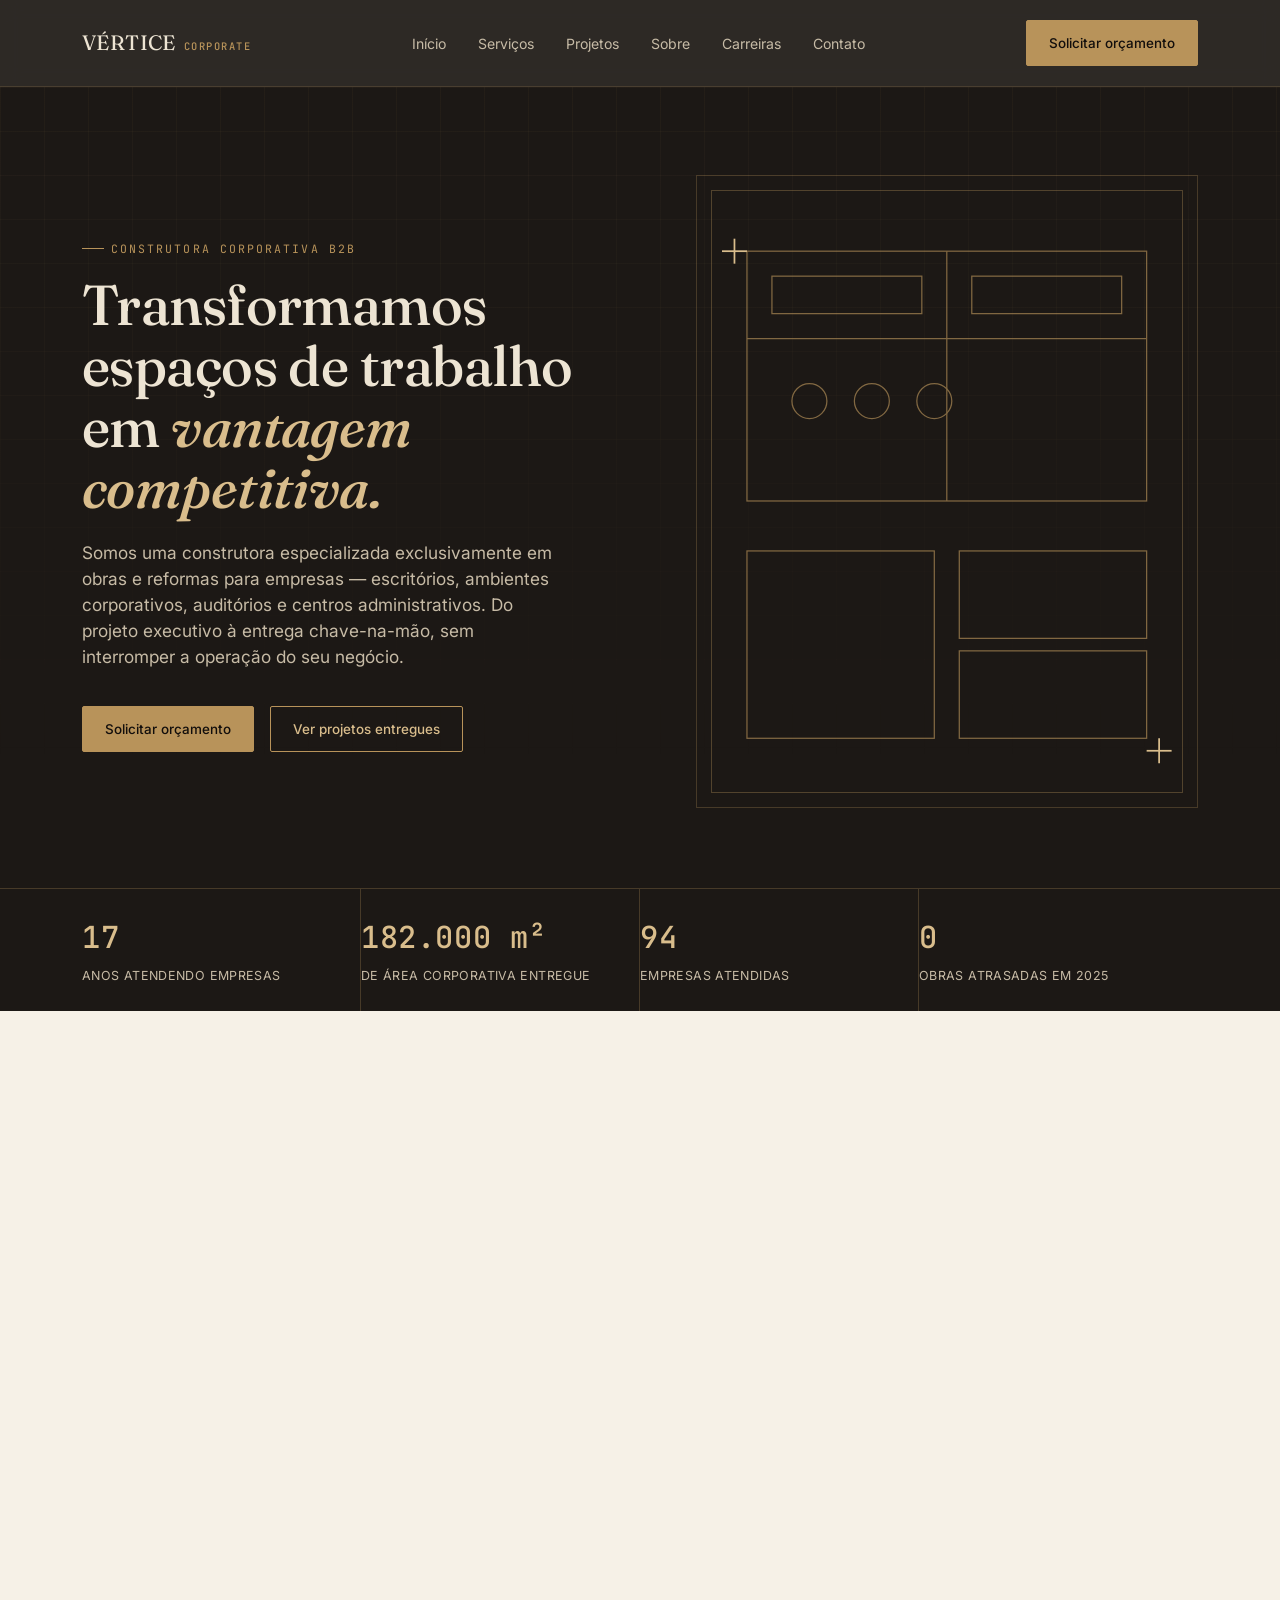
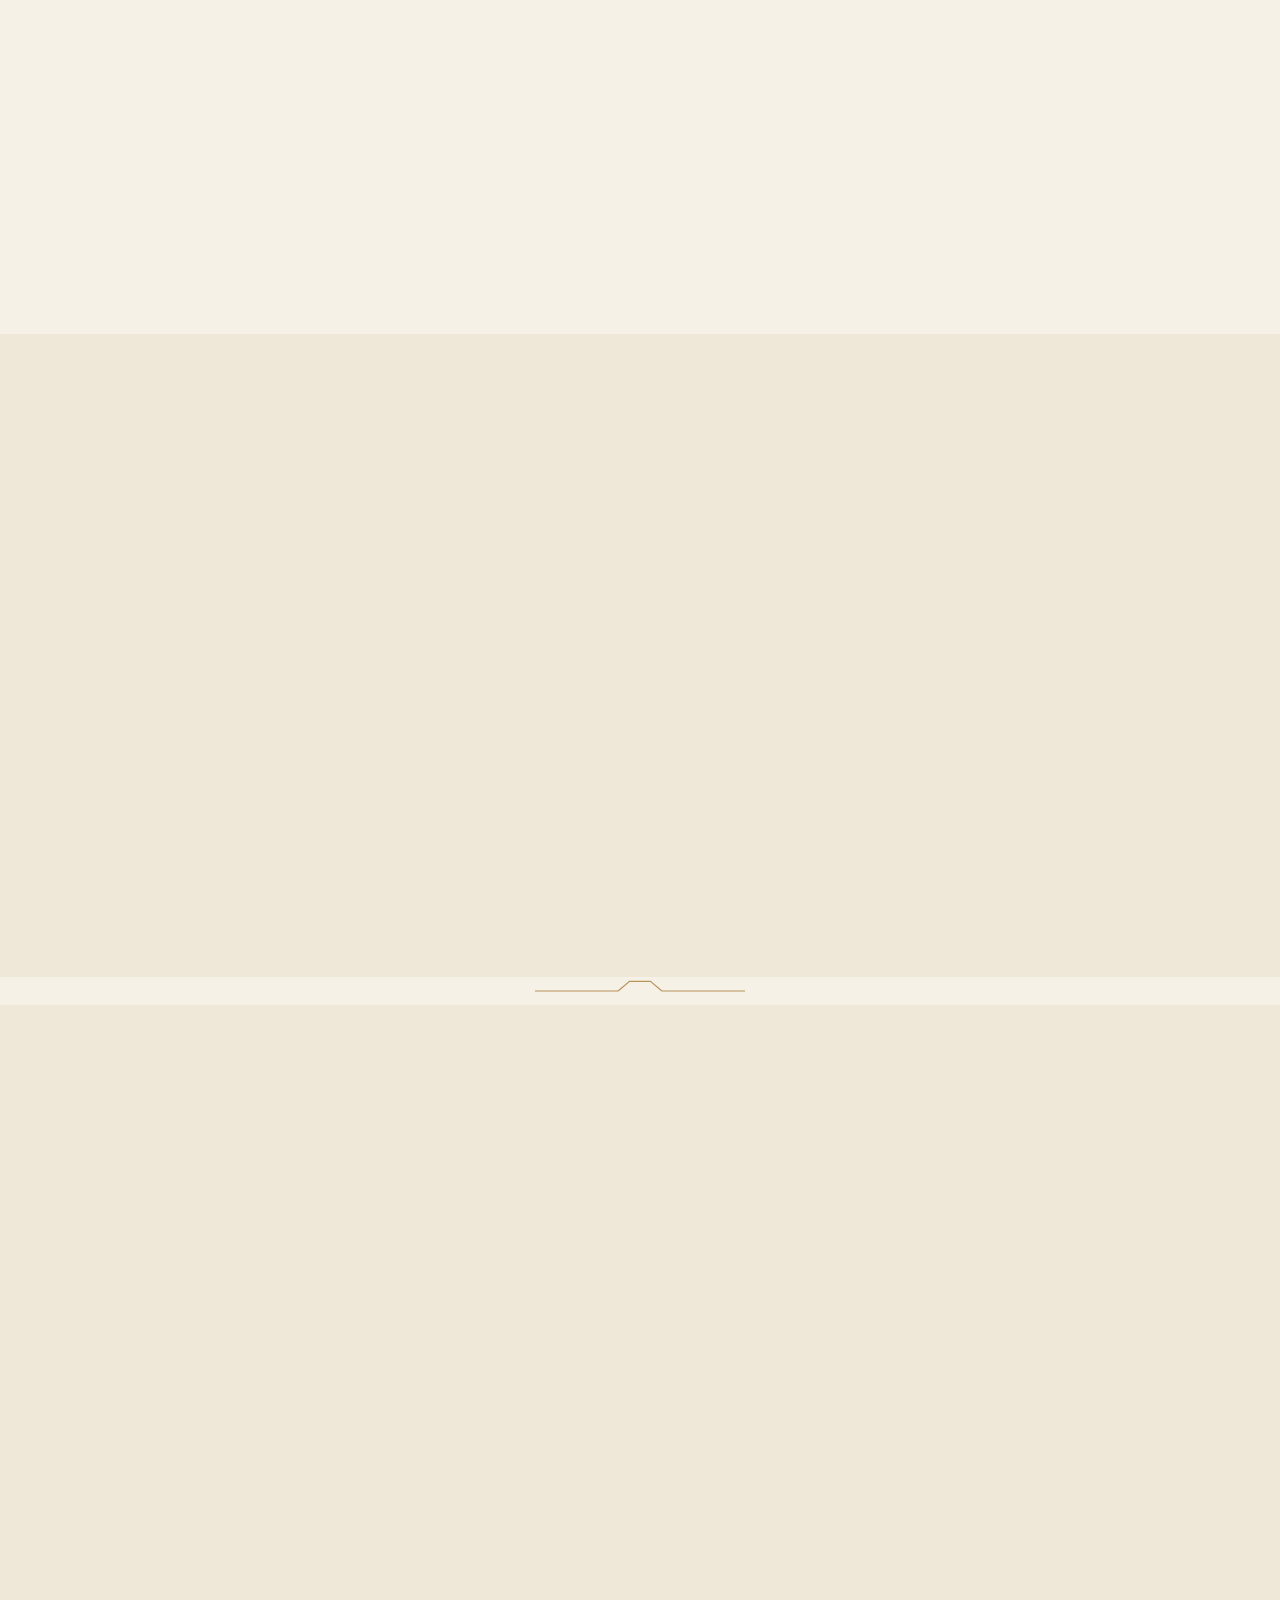
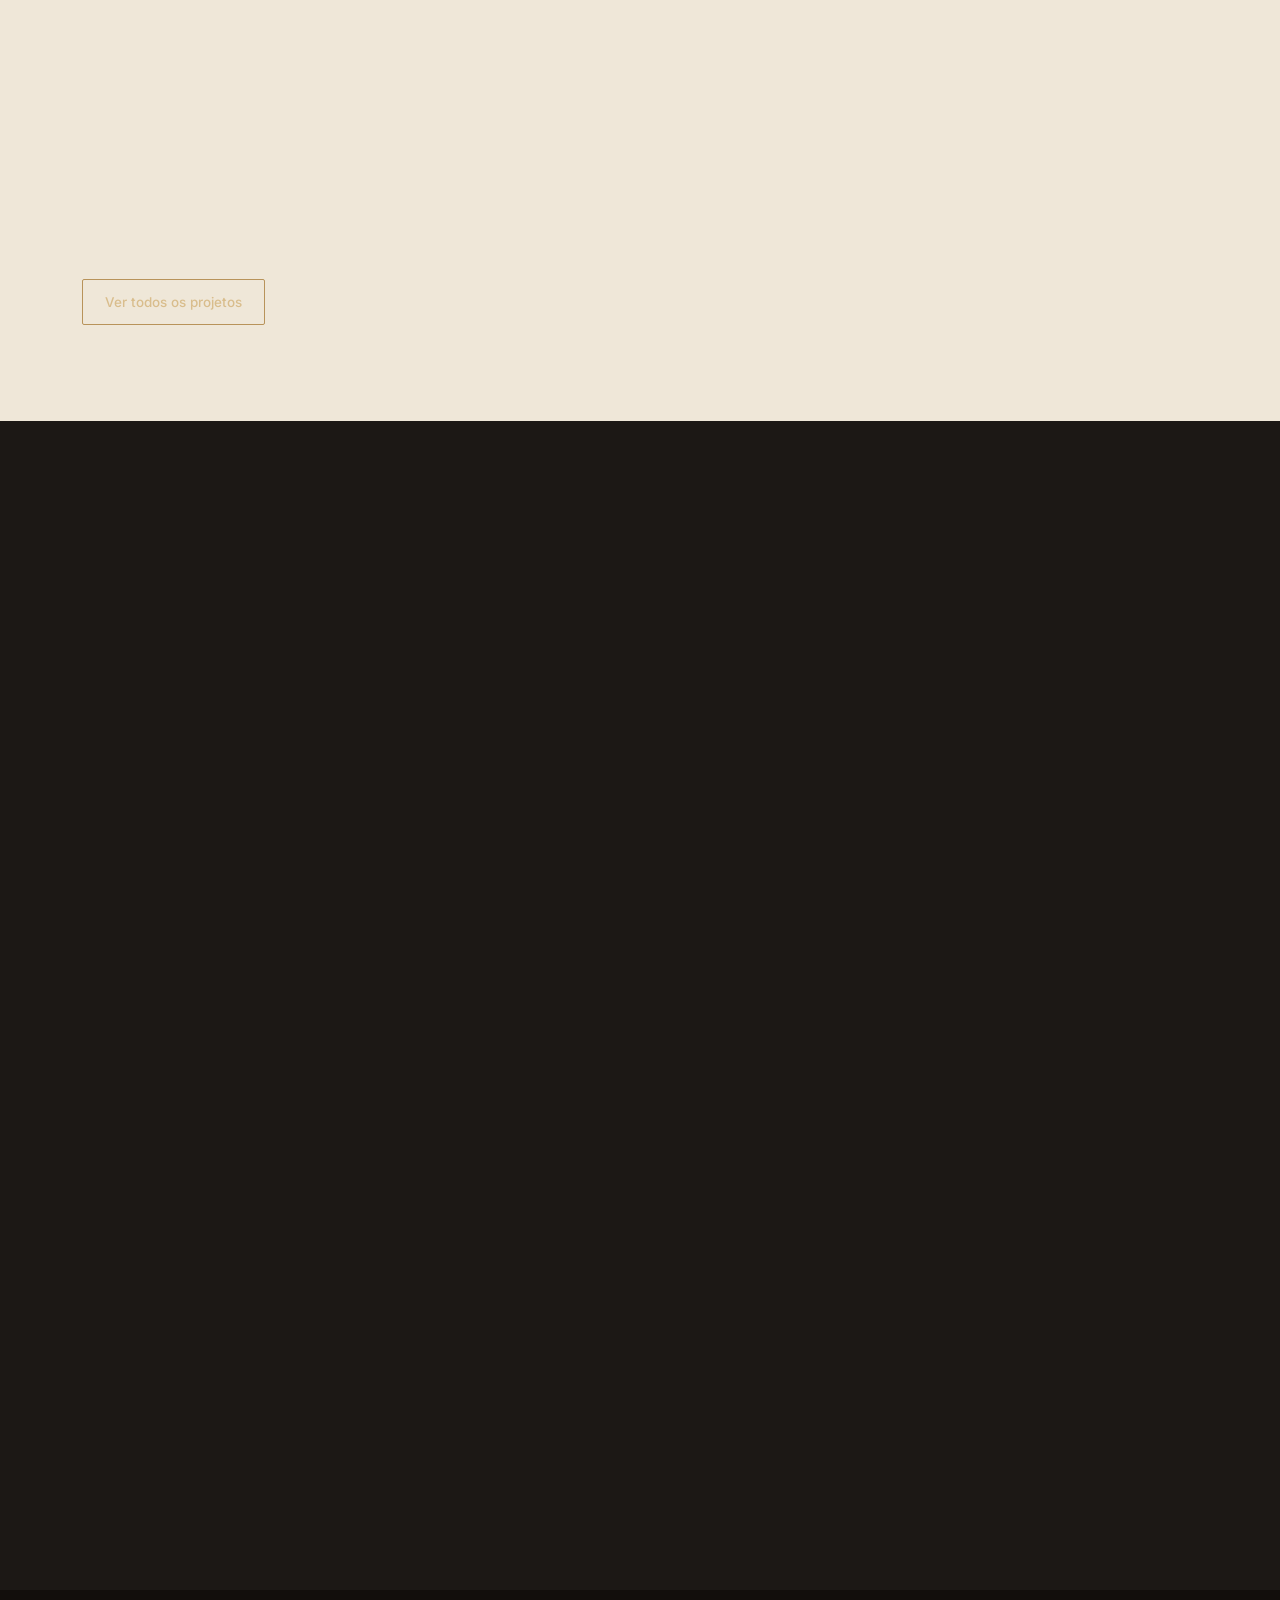
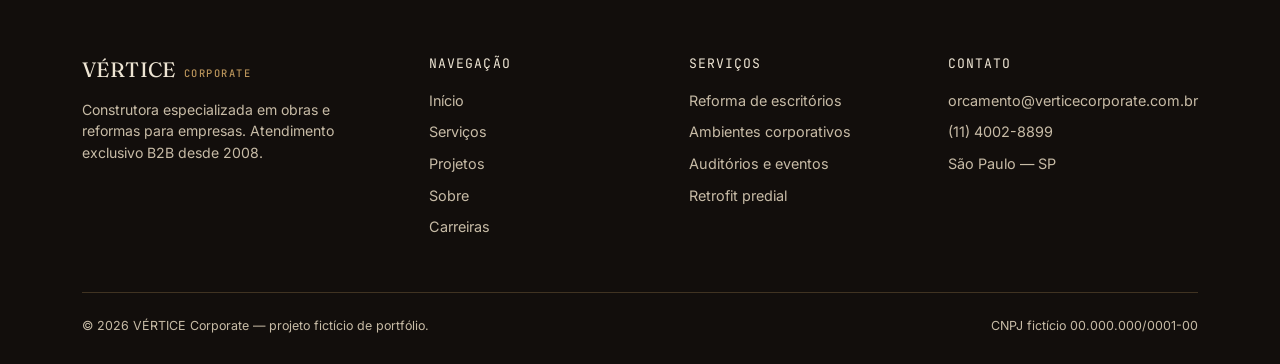
==== commit da9007ad: "Update chat.html" ====
--- a/chat.html
+++ b/chat.html
@@ -17,7 +17,7 @@
   >
 
   <!-- CSS principal -->
-  <link rel="stylesheet" href="css/style.css">
+  <link rel="stylesheet" href="style.css">
 </head>
 
 <body>
--- a/style.css
+++ b/style.css
@@ -0,0 +1,1930 @@
+
+
+:root {
+  --charcoal: #1C1815;
+  --charcoal-2: #120E0C;
+
+  --walnut: #3E2A20;
+  --walnut-light: #5C4030;
+
+  --brass: #B8935A;
+  --brass-light: #D9BD8C;
+
+  --ivory: #EDE4D3;
+  --ivory-dim: #C7BBA6;
+
+  --stone: #8C8377;
+
+  --paper: #F6F1E7;
+  --paper-2: #EFE7D8;
+
+  --ink: #221C16;
+  --ink-dim: #5B5147;
+
+  --line: rgba(184, 147, 90, 0.28);
+
+  --radius: 2px;
+  --maxw: 1180px;
+
+  --ease: cubic-bezier(.16, .84, .44, 1);
+}
+
+
+/* =========================================================
+   RESET
+========================================================= */
+
+*,
+*::before,
+*::after {
+  box-sizing: border-box;
+}
+
+html {
+  scroll-behavior: smooth;
+}
+
+body {
+  margin: 0;
+  background: var(--paper);
+  color: var(--ink);
+  font-family: 'Inter', system-ui, sans-serif;
+  -webkit-font-smoothing: antialiased;
+  line-height: 1.5;
+}
+
+h1,
+h2,
+h3,
+h4 {
+  font-family: 'Fraunces', serif;
+  font-weight: 500;
+  margin: 0;
+  letter-spacing: -0.01em;
+}
+
+p {
+  margin: 0;
+}
+
+a {
+  color: inherit;
+  text-decoration: none;
+}
+
+img {
+  max-width: 100%;
+  display: block;
+}
+
+ul {
+  margin: 0;
+  padding: 0;
+  list-style: none;
+}
+
+button {
+  font-family: inherit;
+  cursor: pointer;
+}
+
+
+/* =========================================================
+   UTILITIES
+========================================================= */
+
+.mono {
+  font-family: 'JetBrains Mono', monospace;
+  letter-spacing: 0.02em;
+}
+
+.eyebrow {
+  font-family: 'JetBrains Mono', monospace;
+  font-size: 0.72rem;
+  letter-spacing: 0.18em;
+  text-transform: uppercase;
+  color: var(--brass);
+  display: inline-flex;
+  align-items: center;
+  gap: 0.6em;
+}
+
+.eyebrow::before {
+  content: "";
+  width: 22px;
+  height: 1px;
+  background: var(--brass);
+  display: inline-block;
+}
+
+.eyebrow-center {
+  justify-content: center;
+}
+
+:focus-visible {
+  outline: 2px solid var(--brass);
+  outline-offset: 3px;
+}
+
+.wrap {
+  max-width: var(--maxw);
+  margin: 0 auto;
+  padding: 0 32px;
+}
+
+
+/* =========================================================
+   BUTTONS
+========================================================= */
+
+.btn {
+  display: inline-flex;
+  align-items: center;
+  gap: 10px;
+
+  padding: 12px 22px;
+
+  font-size: 0.84rem;
+  font-weight: 500;
+
+  border: 1px solid var(--brass);
+  color: var(--brass-light);
+  background: transparent;
+
+  border-radius: var(--radius);
+
+  transition: all 0.25s var(--ease);
+
+  white-space: nowrap;
+}
+
+.btn:hover {
+  background: var(--brass);
+  color: var(--charcoal-2);
+}
+
+.btn-solid {
+  background: var(--brass);
+  color: var(--charcoal-2);
+}
+
+.btn-solid:hover {
+  background: var(--brass-light);
+  border-color: var(--brass-light);
+}
+
+
+/* =========================================================
+   HEADER
+========================================================= */
+
+.site-header {
+  position: sticky;
+  top: 0;
+  z-index: 100;
+
+  background: rgba(28, 24, 21, 0.92);
+
+  backdrop-filter: blur(10px);
+
+  border-bottom: 1px solid rgba(184, 147, 90, 0.2);
+}
+
+.header-inner {
+  display: flex;
+  align-items: center;
+  justify-content: space-between;
+
+  padding: 20px 32px;
+
+  max-width: var(--maxw);
+  margin: 0 auto;
+}
+
+.logo {
+  font-family: 'Fraunces', serif;
+  font-size: 1.3rem;
+  color: var(--ivory);
+  letter-spacing: 0.02em;
+
+  display: flex;
+  align-items: baseline;
+  gap: 8px;
+}
+
+.logo span {
+  color: var(--brass);
+
+  font-family: 'JetBrains Mono', monospace;
+
+  font-size: 0.65rem;
+  letter-spacing: 0.14em;
+  font-weight: 500;
+}
+
+.main-nav {
+  display: flex;
+  align-items: center;
+  gap: 36px;
+}
+
+.main-nav ul {
+  display: flex;
+  gap: 32px;
+}
+
+.main-nav a {
+  font-size: 0.88rem;
+  color: var(--ivory-dim);
+
+  position: relative;
+  padding: 6px 0;
+
+  transition: color 0.2s var(--ease);
+}
+
+.main-nav a:hover,
+.main-nav a.active {
+  color: var(--ivory);
+}
+
+.main-nav a.active::after {
+  content: "";
+
+  position: absolute;
+  left: 0;
+  bottom: 0;
+
+  width: 100%;
+  height: 1px;
+
+  background: var(--brass);
+}
+
+
+/* =========================================================
+   MOBILE MENU
+========================================================= */
+
+.menu-toggle {
+  display: none;
+
+  background: none;
+  border: none;
+
+  width: 32px;
+  height: 22px;
+
+  position: relative;
+}
+
+.menu-toggle span {
+  position: absolute;
+
+  left: 0;
+
+  width: 100%;
+  height: 1px;
+
+  background: var(--ivory);
+
+  transition: all 0.25s var(--ease);
+}
+
+.menu-toggle span:nth-child(1) {
+  top: 0;
+}
+
+.menu-toggle span:nth-child(2) {
+  top: 10px;
+}
+
+.menu-toggle span:nth-child(3) {
+  top: 20px;
+}
+
+.menu-toggle.open span:nth-child(1) {
+  transform: translateY(10px) rotate(45deg);
+}
+
+.menu-toggle.open span:nth-child(2) {
+  opacity: 0;
+}
+
+.menu-toggle.open span:nth-child(3) {
+  transform: translateY(-10px) rotate(-45deg);
+}
+
+.mobile-nav {
+  display: none;
+
+  position: fixed;
+  inset: 0;
+  top: 73px;
+
+  background: var(--charcoal-2);
+
+  z-index: 99;
+
+  padding: 20px 32px;
+}
+
+.mobile-nav.open {
+  display: block;
+}
+
+.mobile-nav ul {
+  display: grid;
+  gap: 4px;
+}
+
+.mobile-nav a {
+  display: block;
+
+  padding: 16px 0;
+
+  font-size: 1.1rem;
+
+  color: var(--ivory-dim);
+
+  border-bottom: 1px solid var(--line);
+
+  font-family: 'Fraunces', serif;
+}
+
+.mobile-nav a.active {
+  color: var(--brass-light);
+}
+
+.mobile-nav .btn {
+  margin-top: 24px;
+  width: 100%;
+  justify-content: center;
+}
+
+
+/* =========================================================
+   PAGES
+========================================================= */
+
+.page {
+  display: none;
+  padding: 0;
+  margin: 0;
+}
+
+.page.active {
+  display: block;
+  animation: fadeIn 0.5s var(--ease);
+}
+
+@keyframes fadeIn {
+  from {
+    opacity: 0;
+    transform: translateY(8px);
+  }
+
+  to {
+    opacity: 1;
+    transform: translateY(0);
+  }
+}
+
+
+/* =========================================================
+   SECTIONS
+========================================================= */
+
+section {
+  padding: 96px 0;
+}
+
+.section-dark {
+  background: var(--charcoal);
+  color: var(--ivory);
+}
+
+.section-walnut {
+  background:
+    repeating-linear-gradient(
+      100deg,
+      rgba(184, 147, 90, 0.05) 0px,
+      rgba(184, 147, 90, 0.05) 1px,
+      transparent 1px,
+      transparent 14px
+    ),
+    linear-gradient(
+      160deg,
+      var(--walnut),
+      var(--walnut-light)
+    );
+
+  color: var(--ivory);
+}
+
+.section-paper {
+  background: var(--paper);
+}
+
+.section-paper2 {
+  background: var(--paper-2);
+}
+
+
+/* =========================================================
+   SECTION HEADINGS
+========================================================= */
+
+.section-head {
+  max-width: 640px;
+  margin-bottom: 56px;
+}
+
+.section-head h2 {
+  font-size: clamp(1.8rem, 3vw, 2.6rem);
+  margin-top: 14px;
+}
+
+.section-head p {
+  margin-top: 16px;
+
+  color: var(--ink-dim);
+
+  font-size: 1.02rem;
+}
+
+.section-dark .section-head p,
+.section-walnut .section-head p {
+  color: var(--ivory-dim);
+}
+
+
+/* =========================================================
+   HERO
+========================================================= */
+
+.hero {
+  background: var(--charcoal);
+  color: var(--ivory);
+
+  padding: 88px 0 0;
+
+  position: relative;
+  overflow: hidden;
+}
+
+.hero::before {
+  content: "";
+
+  position: absolute;
+  inset: 0;
+
+  background-image:
+    linear-gradient(
+      rgba(184, 147, 90, 0.06) 1px,
+      transparent 1px
+    ),
+    linear-gradient(
+      90deg,
+      rgba(184, 147, 90, 0.06) 1px,
+      transparent 1px
+    );
+
+  background-size: 44px 44px;
+
+  mask-image:
+    linear-gradient(
+      180deg,
+      rgba(0, 0, 0, 0.9),
+      transparent 75%
+    );
+
+  pointer-events: none;
+}
+
+.hero-grid {
+  position: relative;
+
+  display: grid;
+
+  grid-template-columns: 1.05fr 0.95fr;
+
+  gap: 60px;
+
+  align-items: center;
+}
+
+.hero h1 {
+  font-size: clamp(2.4rem, 4.4vw, 3.6rem);
+
+  line-height: 1.08;
+
+  margin-top: 18px;
+
+  color: var(--ivory);
+}
+
+.hero h1 em {
+  font-style: italic;
+  color: var(--brass-light);
+}
+
+.hero p.lead {
+  margin-top: 22px;
+
+  font-size: 1.08rem;
+
+  color: var(--ivory-dim);
+
+  max-width: 480px;
+}
+
+.hero-cta {
+  display: flex;
+
+  gap: 16px;
+
+  margin-top: 36px;
+
+  flex-wrap: wrap;
+}
+
+
+/* =========================================================
+   HERO ART
+========================================================= */
+
+.hero-art {
+  position: relative;
+
+  aspect-ratio: 4 / 5;
+
+  border: 1px solid var(--line);
+}
+
+.hero-art .frame {
+  position: absolute;
+  inset: 14px;
+
+  border: 1px solid rgba(184, 147, 90, 0.35);
+}
+
+.hero-art svg {
+  width: 100%;
+  height: 100%;
+}
+
+
+/* =========================================================
+   STATS
+========================================================= */
+
+.stats-strip {
+  border-top: 1px solid var(--line);
+
+  margin-top: 80px;
+}
+
+.stats-strip .wrap {
+  display: grid;
+  grid-template-columns: repeat(4, 1fr);
+}
+
+.stat {
+  padding: 26px 0;
+
+  border-right: 1px solid var(--line);
+}
+
+.stat:last-child {
+  border-right: none;
+}
+
+.stat .num {
+  font-size: 1.9rem;
+
+  color: var(--brass-light);
+
+  font-weight: 500;
+}
+
+.stat .lbl {
+  font-size: 0.78rem;
+
+  color: var(--ivory-dim);
+
+  margin-top: 6px;
+
+  letter-spacing: 0.03em;
+}
+
+
+/* =========================================================
+   SERVICES GRID
+========================================================= */
+
+.services-grid {
+  display: grid;
+
+  grid-template-columns: repeat(3, 1fr);
+
+  gap: 1px;
+
+  background: var(--line);
+
+  border: 1px solid var(--line);
+}
+
+.service-card {
+  background: var(--paper);
+
+  padding: 36px 30px;
+
+  transition: background 0.3s var(--ease);
+}
+
+.service-card:hover {
+  background: var(--paper-2);
+}
+
+.service-num {
+  font-family: 'JetBrains Mono', monospace;
+
+  color: var(--brass);
+
+  font-size: 0.78rem;
+}
+
+.service-card h3 {
+  font-size: 1.18rem;
+
+  margin-top: 18px;
+
+  color: var(--ink);
+}
+
+.service-card p {
+  margin-top: 10px;
+
+  color: var(--ink-dim);
+
+  font-size: 0.92rem;
+}
+
+
+/* =========================================================
+   PROJECTS
+========================================================= */
+
+.projects-grid {
+  display: grid;
+
+  grid-template-columns: repeat(3, 1fr);
+
+  gap: 44px 34px;
+}
+
+.projects-grid.two-col {
+  grid-template-columns: repeat(2, 1fr);
+}
+
+.project-thumb {
+  aspect-ratio: 4 / 3;
+
+  background:
+    linear-gradient(
+      150deg,
+      var(--walnut-light),
+      var(--charcoal)
+    );
+
+  position: relative;
+
+  overflow: hidden;
+}
+
+.project-thumb svg {
+  width: 100%;
+  height: 100%;
+
+  opacity: 0.9;
+}
+
+.project-tag {
+  position: absolute;
+
+  top: 14px;
+  left: 14px;
+
+  font-family: 'JetBrains Mono', monospace;
+
+  font-size: 0.68rem;
+
+  letter-spacing: 0.08em;
+
+  color: var(--charcoal-2);
+
+  background: var(--brass-light);
+
+  padding: 4px 10px;
+}
+
+.project-meta {
+  padding-top: 18px;
+}
+
+.project-meta h3 {
+  font-size: 1.15rem;
+
+  color: var(--ink);
+}
+
+.project-meta .loc {
+  color: var(--brass);
+
+  font-size: 0.82rem;
+
+  margin-top: 4px;
+
+  font-family: 'JetBrains Mono', monospace;
+}
+
+.project-meta p {
+  margin-top: 10px;
+
+  color: var(--ink-dim);
+
+  font-size: 0.9rem;
+}
+
+.project-specs {
+  display: flex;
+
+  gap: 18px;
+
+  margin-top: 14px;
+
+  flex-wrap: wrap;
+}
+
+.project-specs span {
+  font-family: 'JetBrains Mono', monospace;
+
+  font-size: 0.72rem;
+
+  color: var(--ink-dim);
+
+  border-top: 1px solid var(--line);
+
+  padding-top: 6px;
+}
+
+.project-action {
+  margin-top: 48px;
+}
+
+
+/* =========================================================
+   CROP CARD
+========================================================= */
+
+.crop-card {
+  position: relative;
+  padding: 6px;
+}
+
+.crop-card::before,
+.crop-card::after {
+  content: "";
+
+  position: absolute;
+
+  width: 18px;
+  height: 18px;
+
+  border-color: var(--brass);
+  border-style: solid;
+  border-width: 0;
+
+  opacity: 0.85;
+}
+
+.crop-card::before {
+  top: -2px;
+  left: -2px;
+
+  border-top-width: 1.5px;
+  border-left-width: 1.5px;
+}
+
+.crop-card::after {
+  bottom: -2px;
+  right: -2px;
+
+  border-bottom-width: 1.5px;
+  border-right-width: 1.5px;
+}
+
+
+/* =========================================================
+   DIVIDER
+========================================================= */
+
+.divider {
+  display: flex;
+
+  justify-content: center;
+
+  padding: 0 32px;
+}
+
+.divider svg {
+  width: 240px;
+  height: 28px;
+}
+
+.divider line,
+.divider path {
+  stroke: var(--brass);
+
+  stroke-width: 1.3;
+
+  fill: none;
+}
+
+
+/* =========================================================
+   CTA BAND
+========================================================= */
+
+.cta-band {
+  background: var(--charcoal);
+
+  color: var(--ivory);
+
+  text-align: center;
+}
+
+.cta-band h2 {
+  font-size: clamp(1.8rem, 3.4vw, 2.6rem);
+
+  max-width: 680px;
+
+  margin: 0 auto;
+}
+
+.cta-band p {
+  color: var(--ivory-dim);
+
+  margin-top: 18px;
+
+  max-width: 520px;
+
+  margin-left: auto;
+  margin-right: auto;
+}
+
+.cta-band .hero-cta {
+  justify-content: center;
+
+  margin-top: 32px;
+}
+
+
+/* =========================================================
+   INNER PAGE HERO
+========================================================= */
+
+.about-hero,
+.contact-hero {
+  background: var(--charcoal);
+
+  color: var(--ivory);
+
+  padding: 80px 0 70px;
+}
+
+.about-hero h1,
+.contact-hero h1 {
+  font-size: clamp(2rem, 3.6vw, 2.8rem);
+
+  margin-top: 16px;
+
+  max-width: 680px;
+}
+
+.hero-page-lead {
+  margin-top: 18px;
+}
+
+
+/* =========================================================
+   PROCESS
+========================================================= */
+
+.process-row {
+  display: grid;
+
+  grid-template-columns: repeat(5, 1fr);
+
+  position: relative;
+}
+
+.process-row::before {
+  content: "";
+
+  position: absolute;
+
+  top: 20px;
+  left: 0;
+  right: 0;
+
+  height: 1px;
+
+  background: var(--line);
+
+  z-index: 0;
+}
+
+.process-item {
+  position: relative;
+
+  padding-right: 24px;
+}
+
+.process-item .pnum {
+  width: 40px;
+  height: 40px;
+
+  border: 1px solid var(--brass);
+
+  border-radius: 50%;
+
+  display: flex;
+
+  align-items: center;
+  justify-content: center;
+
+  font-family: 'JetBrains Mono', monospace;
+
+  font-size: 0.85rem;
+
+  color: var(--brass);
+
+  background: var(--paper);
+
+  position: relative;
+
+  z-index: 1;
+}
+
+.process-item h4 {
+  font-size: 1.02rem;
+
+  margin-top: 20px;
+}
+
+.process-item p {
+  font-size: 0.86rem;
+
+  color: var(--ink-dim);
+
+  margin-top: 8px;
+}
+
+
+/* =========================================================
+   TESTIMONIALS
+========================================================= */
+
+.testi-grid {
+  display: grid;
+
+  grid-template-columns: repeat(3, 1fr);
+
+  gap: 1px;
+
+  background: var(--line);
+
+  border: 1px solid var(--line);
+}
+
+.testi-card {
+  background: var(--charcoal);
+
+  padding: 34px 28px;
+}
+
+.testi-quote-mark {
+  font-family: 'Fraunces', serif;
+
+  font-size: 2.6rem;
+
+  color: var(--brass);
+
+  line-height: 1;
+
+  display: block;
+}
+
+.testi-card p.quote {
+  font-size: 0.98rem;
+
+  color: var(--ivory-dim);
+
+  margin-top: 10px;
+
+  line-height: 1.6;
+}
+
+.testi-author {
+  margin-top: 22px;
+
+  padding-top: 16px;
+
+  border-top: 1px solid var(--line);
+}
+
+.testi-author .name {
+  color: var(--ivory);
+
+  font-size: 0.92rem;
+}
+
+.testi-author .role {
+  font-family: 'JetBrains Mono', monospace;
+
+  font-size: 0.7rem;
+
+  color: var(--brass);
+
+  margin-top: 4px;
+
+  letter-spacing: 0.03em;
+}
+
+
+/* =========================================================
+   ABOUT / VALUES
+========================================================= */
+
+.split {
+  display: grid;
+
+  grid-template-columns: 0.9fr 1.1fr;
+
+  gap: 64px;
+
+  align-items: start;
+}
+
+.values-list {
+  display: grid;
+
+  gap: 30px;
+}
+
+.value-item {
+  display: grid;
+
+  grid-template-columns: auto 1fr;
+
+  gap: 20px;
+}
+
+.value-num {
+  font-family: 'JetBrains Mono', monospace;
+
+  color: var(--brass);
+
+  font-size: 0.9rem;
+
+  padding-top: 2px;
+}
+
+.value-item h4 {
+  font-size: 1.05rem;
+}
+
+.value-item p {
+  color: var(--ink-dim);
+
+  font-size: 0.92rem;
+
+  margin-top: 8px;
+}
+
+
+/* =========================================================
+   TIMELINE
+========================================================= */
+
+.timeline {
+  display: grid;
+
+  gap: 0;
+}
+
+.timeline-item {
+  display: grid;
+
+  grid-template-columns: 90px 1fr;
+
+  gap: 24px;
+
+  padding: 22px 0;
+
+  border-top: 1px solid var(--line);
+}
+
+.timeline-item:last-child {
+  border-bottom: 1px solid var(--line);
+}
+
+.timeline-year {
+  font-family: 'JetBrains Mono', monospace;
+
+  color: var(--brass);
+
+  font-size: 0.9rem;
+}
+
+.timeline-item h4 {
+  font-size: 1rem;
+}
+
+.timeline-item p {
+  color: var(--ink-dim);
+
+  font-size: 0.88rem;
+
+  margin-top: 6px;
+}
+
+
+/* =========================================================
+   TEAM
+========================================================= */
+
+.team-grid {
+  display: grid;
+
+  grid-template-columns: repeat(4, 1fr);
+
+  gap: 28px;
+}
+
+.team-card {
+  text-align: left;
+}
+
+.team-photo {
+  aspect-ratio: 3 / 4;
+
+  background:
+    linear-gradient(
+      160deg,
+      var(--walnut-light),
+      var(--charcoal)
+    );
+
+  margin-bottom: 14px;
+
+  position: relative;
+}
+
+.team-photo svg {
+  width: 100%;
+  height: 100%;
+
+  opacity: 0.85;
+}
+
+.team-card h4 {
+  font-size: 0.98rem;
+}
+
+.team-card .role {
+  font-family: 'JetBrains Mono', monospace;
+
+  font-size: 0.72rem;
+
+  color: var(--brass);
+
+  margin-top: 4px;
+}
+
+.certifications {
+  margin-top: 56px;
+
+  padding-top: 40px;
+
+  border-top: 1px solid var(--line);
+}
+
+.cert-strip {
+  display: flex;
+
+  gap: 40px;
+
+  flex-wrap: wrap;
+
+  align-items: center;
+
+  margin-top: 20px;
+}
+
+.cert {
+  display: flex;
+
+  align-items: center;
+
+  gap: 12px;
+
+  font-size: 0.85rem;
+
+  color: var(--ink-dim);
+}
+
+.cert svg {
+  width: 26px;
+  height: 26px;
+
+  flex: none;
+}
+
+
+/* =========================================================
+   CONTACT
+========================================================= */
+
+.contact-grid {
+  display: grid;
+
+  grid-template-columns: 1fr 1.15fr;
+
+  gap: 64px;
+}
+
+.contact-info-list {
+  display: grid;
+
+  gap: 26px;
+
+  margin-top: 36px;
+}
+
+.contact-info-item h4 {
+  font-family: 'JetBrains Mono', monospace;
+
+  font-size: 0.72rem;
+
+  letter-spacing: 0.08em;
+
+  text-transform: uppercase;
+
+  color: var(--brass);
+
+  margin-bottom: 6px;
+
+  font-weight: 500;
+}
+
+.contact-info-item p {
+  font-size: 0.98rem;
+}
+
+
+/* =========================================================
+   FORM
+========================================================= */
+
+.field {
+  margin-bottom: 22px;
+}
+
+.field label {
+  display: block;
+
+  font-size: 0.8rem;
+
+  margin-bottom: 8px;
+
+  color: var(--ink-dim);
+
+  font-family: 'JetBrains Mono', monospace;
+
+  letter-spacing: 0.02em;
+}
+
+.field input,
+.field select,
+.field textarea {
+  width: 100%;
+
+  padding: 13px 14px;
+
+  background: var(--paper);
+
+  border: 1px solid rgba(34, 28, 22, 0.2);
+
+  border-radius: var(--radius);
+
+  font-family: 'Inter', sans-serif;
+
+  font-size: 0.95rem;
+
+  color: var(--ink);
+
+  transition: border-color 0.2s;
+}
+
+.field input:focus,
+.field select:focus,
+.field textarea:focus {
+  outline: none;
+
+  border-color: var(--brass);
+}
+
+.field-row {
+  display: grid;
+
+  grid-template-columns: 1fr 1fr;
+
+  gap: 18px;
+}
+
+.form-note {
+  font-size: 0.82rem;
+
+  color: var(--ink-dim);
+
+  margin-top: 6px;
+}
+
+.success-msg {
+  display: none;
+
+  padding: 18px 20px;
+
+  border: 1px solid var(--brass);
+
+  color: var(--ink);
+
+  background: var(--paper-2);
+
+  font-size: 0.92rem;
+
+  margin-top: 18px;
+}
+
+.success-msg.show {
+  display: block;
+}
+
+.success-msg.error {
+  border-color: #B85C5C;
+}
+
+
+/* =========================================================
+   SERVICES DETAIL
+========================================================= */
+
+.service-detail {
+  display: grid;
+
+  grid-template-columns: auto 1fr;
+
+  gap: 30px;
+
+  padding: 40px 0;
+
+  border-top: 1px solid var(--line);
+}
+
+.service-detail:last-child {
+  border-bottom: 1px solid var(--line);
+}
+
+.service-detail .num {
+  font-family: 'JetBrains Mono', monospace;
+
+  color: var(--brass);
+
+  font-size: 1.1rem;
+}
+
+.service-detail h3 {
+  font-size: 1.35rem;
+}
+
+.service-detail p {
+  color: var(--ink-dim);
+
+  margin-top: 10px;
+
+  max-width: 640px;
+}
+
+.service-detail .tags {
+  display: flex;
+
+  gap: 10px;
+
+  margin-top: 16px;
+
+  flex-wrap: wrap;
+}
+
+.service-detail .tags span {
+  font-family: 'JetBrains Mono', monospace;
+
+  font-size: 0.7rem;
+
+  border: 1px solid var(--line);
+
+  padding: 5px 10px;
+
+  color: var(--ink-dim);
+}
+
+
+/* =========================================================
+   FAQ
+========================================================= */
+
+.faq-list {
+  max-width: 760px;
+}
+
+.faq-item {
+  border-top: 1px solid var(--line);
+}
+
+.faq-item:last-child {
+  border-bottom: 1px solid var(--line);
+}
+
+.faq-item summary {
+  list-style: none;
+
+  cursor: pointer;
+
+  padding: 22px 0;
+
+  display: flex;
+
+  justify-content: space-between;
+
+  align-items: center;
+
+  gap: 20px;
+
+  font-family: 'Fraunces', serif;
+
+  font-size: 1.05rem;
+
+  color: var(--ink);
+}
+
+.faq-item summary::-webkit-details-marker {
+  display: none;
+}
+
+.faq-item summary::after {
+  content: "+";
+
+  font-family: 'JetBrains Mono', monospace;
+
+  font-size: 1.2rem;
+
+  color: var(--brass);
+
+  flex: none;
+
+  transition: transform 0.25s var(--ease);
+}
+
+.faq-item[open] summary::after {
+  transform: rotate(45deg);
+}
+
+.faq-item .faq-a {
+  padding: 0 0 24px;
+
+  color: var(--ink-dim);
+
+  font-size: 0.92rem;
+
+  max-width: 640px;
+}
+
+
+/* =========================================================
+   CAREERS
+========================================================= */
+
+.culture-grid {
+  display: grid;
+
+  grid-template-columns: repeat(2, 1fr);
+
+  gap: 30px;
+}
+
+.culture-card {
+  padding: 30px;
+
+  border: 1px solid var(--line);
+
+  background: var(--paper);
+}
+
+.culture-card .cnum {
+  font-family: 'JetBrains Mono', monospace;
+
+  color: var(--brass);
+
+  font-size: 0.78rem;
+}
+
+.culture-card h4 {
+  font-size: 1.08rem;
+
+  margin-top: 16px;
+}
+
+.culture-card p {
+  font-size: 0.9rem;
+
+  color: var(--ink-dim);
+
+  margin-top: 10px;
+}
+
+.benefits-strip {
+  display: flex;
+
+  flex-wrap: wrap;
+
+  gap: 12px;
+}
+
+.benefit-chip {
+  font-family: 'JetBrains Mono', monospace;
+
+  font-size: 0.76rem;
+
+  border: 1px solid var(--line);
+
+  padding: 9px 16px;
+
+  color: var(--ivory-dim);
+}
+
+.jobs-list {
+  display: grid;
+
+  gap: 1px;
+
+  background: var(--line);
+
+  border: 1px solid var(--line);
+}
+
+.job-card {
+  background: var(--paper);
+
+  padding: 26px 30px;
+
+  display: grid;
+
+  grid-template-columns: 1fr auto;
+
+  align-items: center;
+
+  gap: 20px;
+}
+
+.job-card h4 {
+  font-size: 1.08rem;
+}
+
+.job-badges {
+  display: flex;
+
+  gap: 10px;
+
+  margin-top: 10px;
+
+  flex-wrap: wrap;
+}
+
+.job-badges span {
+  font-family: 'JetBrains Mono', monospace;
+
+  font-size: 0.68rem;
+
+  color: var(--brass);
+
+  border: 1px solid var(--line);
+
+  padding: 4px 9px;
+}
+
+.job-card p.jdesc {
+  font-size: 0.86rem;
+
+  color: var(--ink-dim);
+
+  margin-top: 10px;
+
+  max-width: 520px;
+}
+
+
+/* =========================================================
+   FOOTER
+========================================================= */
+
+footer {
+  background: var(--charcoal-2);
+
+  color: var(--ivory-dim);
+
+  padding: 64px 0 28px;
+}
+
+.footer-grid {
+  display: grid;
+
+  grid-template-columns: 1.4fr 1fr 1fr 1fr;
+
+  gap: 40px;
+
+  padding-bottom: 44px;
+
+  border-bottom: 1px solid var(--line);
+}
+
+.footer-grid h4 {
+  color: var(--ivory);
+
+  font-size: 0.82rem;
+
+  letter-spacing: 0.08em;
+
+  text-transform: uppercase;
+
+  font-family: 'JetBrains Mono', monospace;
+
+  font-weight: 400;
+
+  margin-bottom: 16px;
+}
+
+.footer-grid li {
+  margin-bottom: 10px;
+
+  font-size: 0.9rem;
+}
+
+.footer-grid a:hover {
+  color: var(--brass-light);
+}
+
+.footer-logo {
+  margin-bottom: 14px;
+}
+
+.footer-description {
+  font-size: 0.88rem;
+
+  max-width: 260px;
+}
+
+.footer-bottom {
+  display: flex;
+
+  justify-content: space-between;
+
+  padding-top: 24px;
+
+  font-size: 0.78rem;
+
+  flex-wrap: wrap;
+
+  gap: 10px;
+}
+
+
+/* =========================================================
+   ANIMATIONS
+========================================================= */
+
+.reveal {
+  opacity: 0;
+
+  transform: translateY(18px);
+
+  transition:
+    opacity 0.7s var(--ease),
+    transform 0.7s var(--ease);
+}
+
+.reveal.in-view {
+  opacity: 1;
+
+  transform: translateY(0);
+}
+
+
+/* =========================================================
+   ACCESSIBILITY
+========================================================= */
+
+@media (prefers-reduced-motion: reduce) {
+
+  html {
+    scroll-behavior: auto;
+  }
+
+  .reveal {
+    opacity: 1;
+
+    transform: none;
+
+    transition: none;
+  }
+
+  .page.active {
+    animation: none;
+  }
+}
+
+
+/* =========================================================
+   RESPONSIVE
+========================================================= */
+
+@media (max-width: 960px) {
+
+  .main-nav ul {
+    display: none;
+  }
+
+  .menu-toggle {
+    display: block;
+  }
+
+  .header-inner .btn {
+    display: none;
+  }
+
+  .hero-grid {
+    grid-template-columns: 1fr;
+  }
+
+  .hero-art {
+    display: none;
+  }
+
+  .stats-strip .wrap {
+    grid-template-columns: repeat(2, 1fr);
+  }
+
+  .stat:nth-child(2) {
+    border-right: none;
+  }
+
+  .services-grid {
+    grid-template-columns: 1fr;
+  }
+
+  .projects-grid,
+  .projects-grid.two-col {
+    grid-template-columns: 1fr;
+  }
+
+  .split {
+    grid-template-columns: 1fr;
+  }
+
+  .team-grid {
+    grid-template-columns: repeat(2, 1fr);
+  }
+
+  .footer-grid {
+    grid-template-columns: 1fr 1fr;
+  }
+
+  .contact-grid {
+    grid-template-columns: 1fr;
+  }
+
+  .field-row {
+    grid-template-columns: 1fr;
+  }
+
+  section {
+    padding: 64px 0;
+  }
+
+  .process-row {
+    grid-template-columns: 1fr;
+
+    gap: 32px;
+  }
+
+  .process-row::before {
+    display: none;
+  }
+
+  .process-item {
+    padding-right: 0;
+  }
+
+  .testi-grid {
+    grid-template-columns: 1fr;
+  }
+
+  .culture-grid {
+    grid-template-columns: 1fr;
+  }
+
+  .job-card {
+    grid-template-columns: 1fr;
+  }
+}
+
+
+/* =========================================================
+   SMALL MOBILE
+========================================================= */
+
+@media (max-width: 600px) {
+
+  .wrap {
+    padding: 0 20px;
+  }
+
+  .header-inner {
+    padding: 18px 20px;
+  }
+
+  .mobile-nav {
+    padding: 20px;
+  }
+
+  .stats-strip .wrap {
+    grid-template-columns: 1fr;
+  }
+
+  .stat {
+    border-right: none;
+
+    border-bottom: 1px solid var(--line);
+  }
+
+  .stat:last-child {
+    border-bottom: none;
+  }
+
+  .team-grid {
+    grid-template-columns: 1fr;
+  }
+
+  .footer-grid {
+    grid-template-columns: 1fr;
+  }
+
+  .timeline-item {
+    grid-template-columns: 70px 1fr;
+
+    gap: 16px;
+  }
+
+  .service-detail {
+    grid-template-columns: 1fr;
+
+    gap: 12px;
+  }
+
+  .project-specs {
+    gap: 12px;
+  }
+
+  .hero-cta {
+    flex-direction: column;
+
+    align-items: stretch;
+  }
+
+  .hero-cta .btn {
+    justify-content: center;
+  }
+
+}
+
